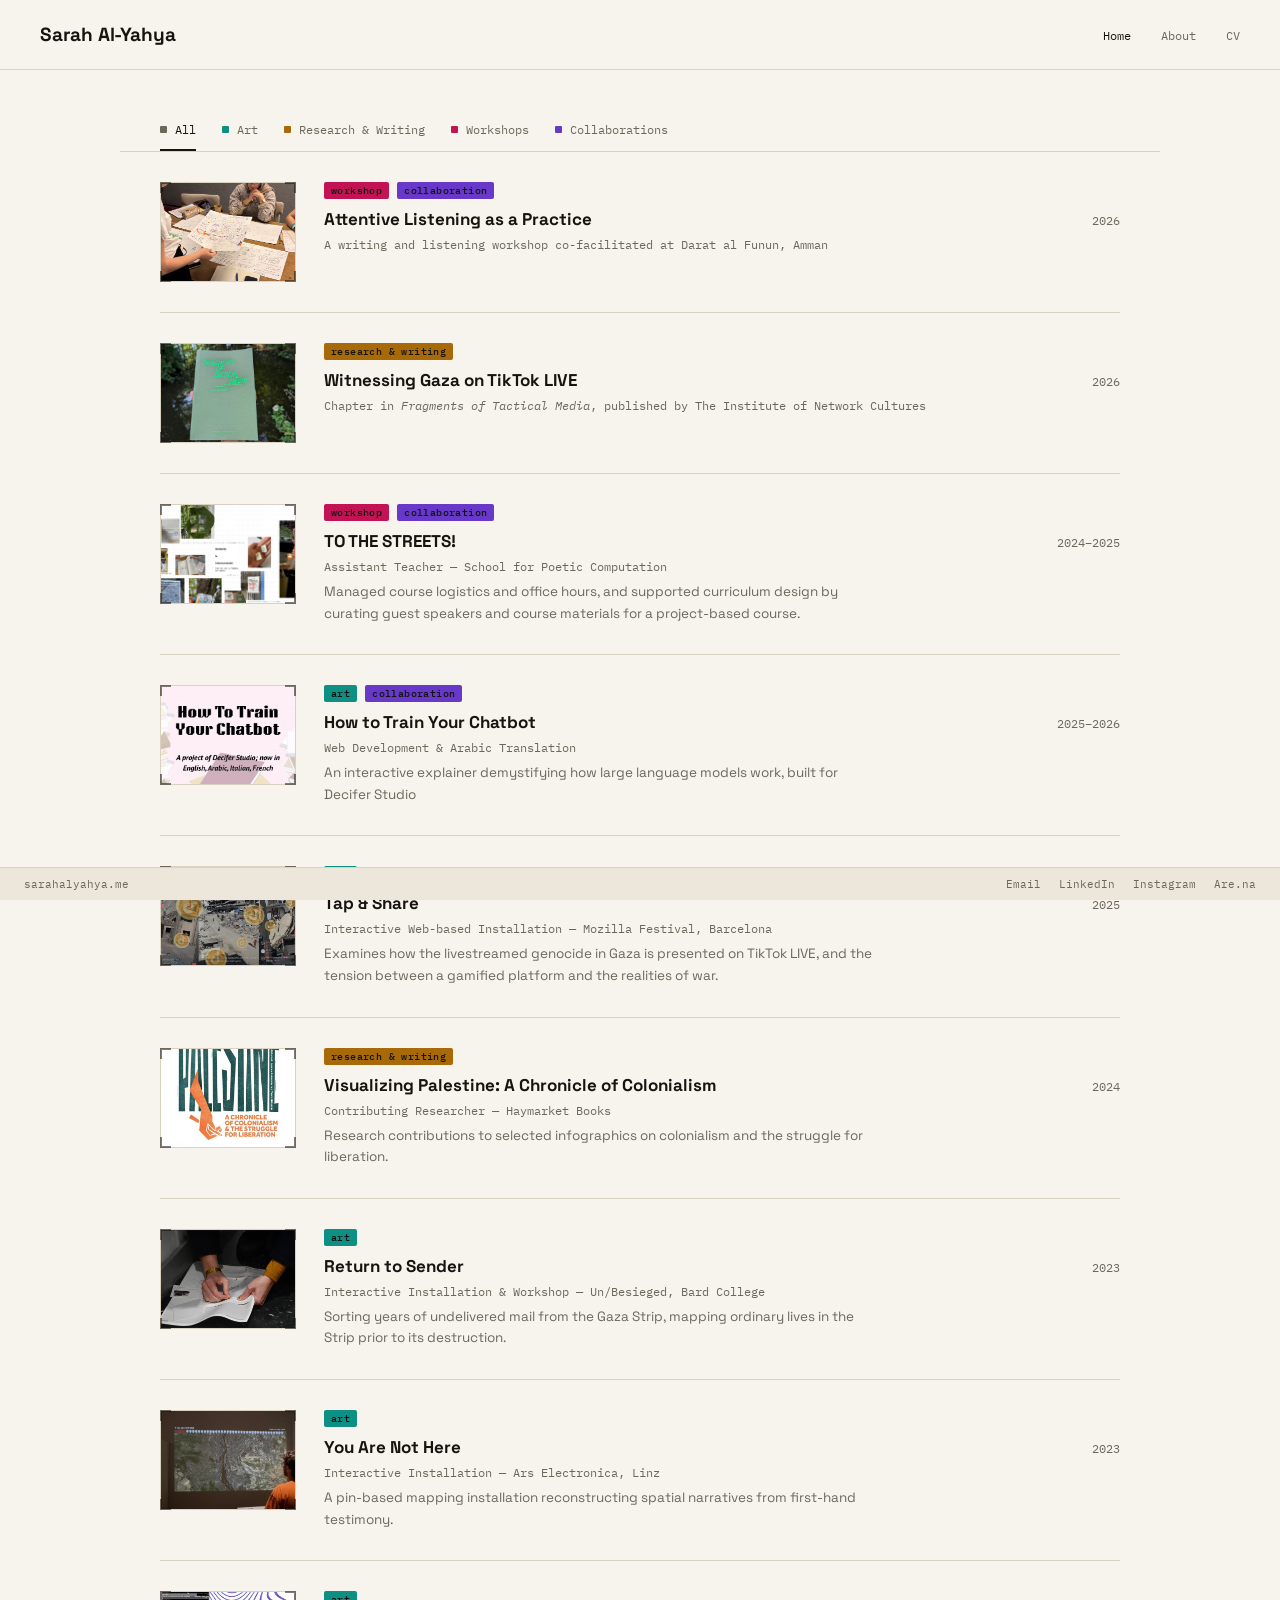
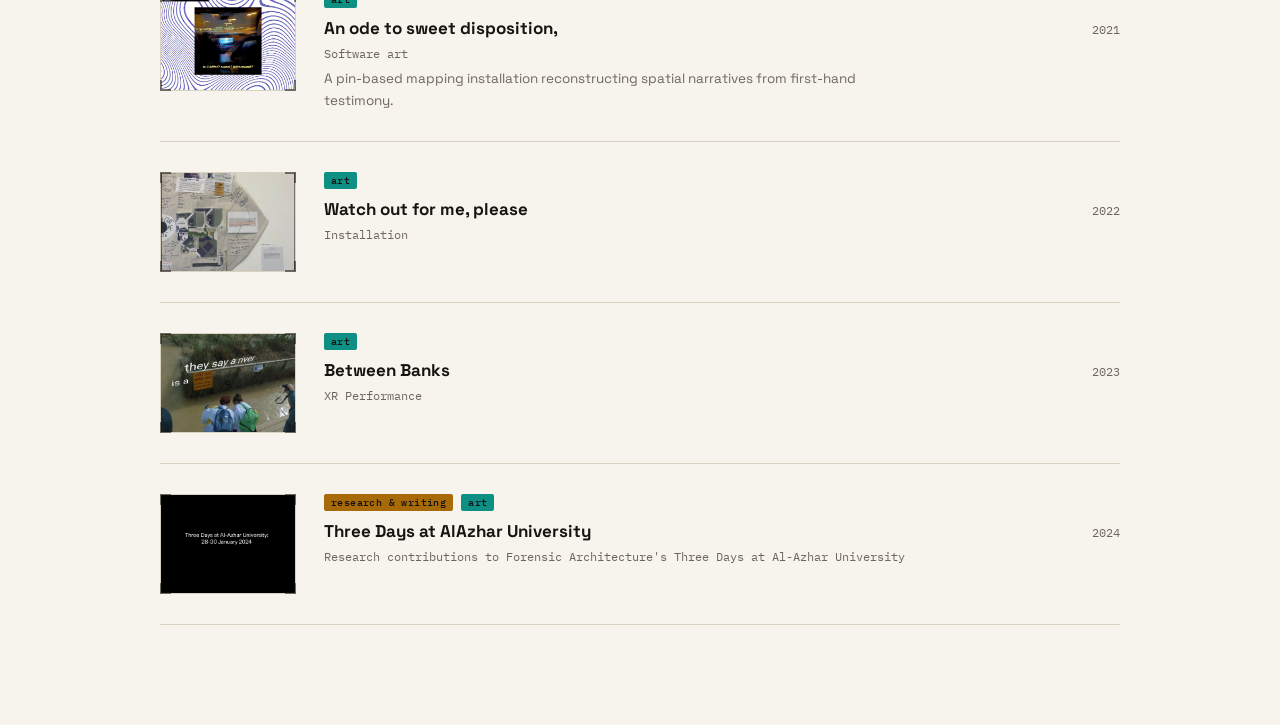
==== index.html @ a3c3b47b "slowly updatinggggg" ====
<!DOCTYPE html>
<html lang="en">
<head>
<meta charset="UTF-8">
<meta name="viewport" content="width=device-width, initial-scale=1.0">
<title>Sarah Al-Yahya</title>
<link rel="preconnect" href="https://fonts.googleapis.com">
<link href="https://fonts.googleapis.com/css2?family=Space+Grotesk:wght@400;500;700&family=IBM+Plex+Mono:wght@400;500&display=swap" rel="stylesheet">
<link rel="stylesheet" href="css/style.css">
</head>
<body>

<!-- <div class="kicker">Research &amp; Practice Archive — Amman, Jordan</div> -->

<header>
  <div class="wordmark">Sarah Al-Yahya</div>
  <nav>
    <a href="index.html" class="active">Home</a>
    <a href="about.html">About</a>
    <a href="cv.html">CV</a>
  </nav>
</header>

<!-- <div class="hero">
  <h1>Researcher and creative technologist working across <span class="hl">art, writing, and pedagogy</span> — centered on digital culture in Palestine and the SWANA region.</h1>
  
</div> -->

<div class="filters">
  <button class="active" data-filter="all"><span class="dotkey"></span>All</button>
  <button data-filter="art"><span class="dotkey"></span>Art</button>
  <button data-filter="research-writing"><span class="dotkey"></span>Research & Writing</button>
  <button data-filter="workshops"><span class="dotkey"></span>Workshops</button>
  <button data-filter="collaborations"><span class="dotkey"></span>Collaborations</button>

</div>

<ul class="index-list" id="indexList">

  <!-- <li><a class="entry" href="projects/wilding-knowledge.html" data-categories="collaborations" data-primary="collaborations" data-slug="/wilding-knowledge">
    <div class="thumb"><div class="thumb-pending">image on file</div><div class="crop tl"></div><div class="crop tr"></div><div class="crop bl"></div><div class="crop br"></div></div>
    <div class="entry-body">
      <div class="entry-topline"><span class="entry-tag" data-cat="collaborations">collaboration</span></div>
      <div class="entry-head"><h2 class="entry-title">Wilding Knowledge</h2><span class="entry-year">2026</span></div>
      <div class="entry-meta">Festival Track Co-Curation — Mozilla Festival</div>
       <p class="entry-desc">Co-curated a track centering community-developed alternative technologies rooted in local and intergenerational knowledge.</p> 
    </div>
  </a></li> -->

  <li><a class="entry" href="https://daratalfunun.org/?event=attentive-listening-as-a-practice&lang=en" target="_blank" data-categories="workshops  collaborations" data-primary="workshops" data-slug="/attentive-listening">
    <div class="thumb"><img src="assets/attentive-listening-cover.jpg" alt=""><div class="crop tl"></div><div class="crop tr"></div><div class="crop bl"></div><div class="crop br"></div></div>
    <div class="entry-body">
      <div class="entry-topline">
        <span class="entry-tag" data-cat="workshops">workshop</span>
        <!-- <span class="entry-tag" data-cat="research-writing">research & writing</span> -->
        <span class="entry-tag" data-cat="collaborations">collaboration</span>
      </div>
      <div class="entry-head"><h2 class="entry-title">Attentive Listening as a Practice</h2><span class="entry-year">2026</span></div>
      <div class="entry-meta">A writing and listening workshop co-facilitated at Darat al Funun, Amman</div>
      <!-- <p class="entry-desc">A writing workshop exploring listening as method and practice.</p> -->
    </div>
  </a></li>

  <li><a class="entry" href="https://etherport.org/publications/inc/Tactical_Media_Reader/chapters/witnessing-gaza-on-tiktok-live.html" target="_blank" data-categories="research-writing" data-primary="research-writing" data-slug="/witnessing-gaza-on-tiktok-live">
    <div class="thumb"><img src="assets/witnessing-cover.jpeg" alt="" style="object-position: 20% 80%;"><div class="crop tl"></div><div class="crop tr"></div><div class="crop bl"></div><div class="crop br"></div></div>
    <div class="entry-body">
      <div class="entry-topline"><span class="entry-tag" data-cat="research-writing">research & writing</span></div>
      <div class="entry-head"><h2 class="entry-title">Witnessing Gaza on TikTok LIVE</h2><span class="entry-year">2026</span></div>
      <div class="entry-meta">Chapter in <i>Fragments of Tactical Media</i>, published by The Institute of Network Cultures</div>
      <!-- <p class="entry-desc">Written contribution on livestreaming, platform bias, and witnessing under siege.</p> -->
    </div>
  </a></li>

  <!-- <li><a class="entry" href="projects/where-my-street-remains.html" data-categories="collaborations art" data-primary="collaborations" data-slug="/where-my-street-remains">
    <div class="thumb"><div class="thumb-pending">image on file</div><div class="crop tl"></div><div class="crop tr"></div><div class="crop bl"></div><div class="crop br"></div></div>
    <div class="entry-body">
      <div class="entry-topline">
    
        <span class="entry-tag" data-cat="collaborations">collaboration</span>
        <span class="entry-tag" data-cat="art">art</span>
        <span class="entry-tag status-tag">in progress</span>
      </div>
      <div class="entry-head"><h2 class="entry-title">Where My Street Remains</h2><span class="entry-year">2026</span></div>
      <div class="entry-meta">Developer &amp; Co-Creator — Creative Industries Fund NL × CIHA</div>
      <p class="entry-desc">An interactive documentary on community memory in Gaza, supported by the Stimuleringsfonds Creatieve Industrie.</p>
    </div>
  </a></li> -->

  <li><a class="entry" href="https://sfpc.study/sessions/summer-25/to-the-streets" target="_blank" data-categories="workshops collaborations" data-primary="workshops" data-slug="/sfpc-website">
    <div class="thumb"><img src="assets/tts-cover.gif" alt=""><div class="crop tl"></div><div class="crop tr"></div><div class="crop bl"></div><div class="crop br"></div></div>
    <div class="entry-body">
      <div class="entry-topline">
       
        <span class="entry-tag" data-cat="workshops">workshop</span>
        <span class="entry-tag" data-cat="collaborations">collaboration</span>
      </div>
      <div class="entry-head"><h2 class="entry-title">TO THE STREETS!</h2><span class="entry-year">2024–2025</span></div>
      <div class="entry-meta">Assistant Teacher — School for Poetic Computation</div>
      <p class="entry-desc">Managed course logistics and office hours, and supported curriculum design by curating guest speakers and course materials for a project-based course.</p>
    </div>
  </a></li>

  <li><a class="entry" href="https://howtotrainyourchatbot.com/" target="_blank" data-categories="art collaborations" data-primary="art" data-slug="/how-to-train-your-chatbot">
    <div class="thumb"><img src="assets/howtotrain-cover.gif" style="object-position:top;" alt=""><div class="crop tl"></div><div class="crop tr"></div><div class="crop bl"></div><div class="crop br"></div></div>
    <div class="entry-body">
      <div class="entry-topline">
      
        <span class="entry-tag" data-cat="art">art</span>
        <span class="entry-tag" data-cat="collaborations">collaboration</span>
      </div>
      <div class="entry-head"><h2 class="entry-title">How to Train Your Chatbot</h2><span class="entry-year">2025–2026</span></div>
      <div class="entry-meta">Web Development &amp; Arabic Translation</div>
      <p class="entry-desc">An interactive explainer demystifying how large language models work, built for Decifer Studio</p>
    </div>
  </a></li>

  <!-- <li><a class="entry" href="projects/web-design-foundations.html" data-categories="workshops" data-primary="workshops" data-slug="/web-design-foundations">
    <div class="thumb"><div class="thumb-pending">image on file</div><div class="crop tl"></div><div class="crop tr"></div><div class="crop bl"></div><div class="crop br"></div></div>
    <div class="entry-body">
      <div class="entry-topline"><span class="entry-tag" data-cat="workshops">workshop</span></div>
      <div class="entry-head"><h2 class="entry-title">Web Design Foundations</h2><span class="entry-year">2025–2026</span></div>
      <div class="entry-meta">Course Design &amp; Instruction — German Jordanian University</div>
      <p class="entry-desc">A foundational curriculum in HTML, CSS, responsive design, and accessibility for students with no prior coding background.</p>
    </div>
  </a></li> -->

  <li><a class="entry" href="projects/tap-and-share.html" data-categories="art" data-primary="art" data-slug="/tap-and-share">
    <div class="thumb"><img src="assets/tapnshare-cover.png" alt="Tap and Share installation tent with monitors and neon lighting"><div class="crop tl"></div><div class="crop tr"></div><div class="crop bl"></div><div class="crop br"></div></div>
    <div class="entry-body">
      <div class="entry-topline"><span class="entry-tag" data-cat="art">art</span></div>
      <div class="entry-head"><h2 class="entry-title">Tap &amp; Share</h2><span class="entry-year">2025</span></div>
      <div class="entry-meta">Interactive Web-based Installation — Mozilla Festival, Barcelona</div>
      <p class="entry-desc">Examines how the livestreamed genocide in Gaza is presented on TikTok LIVE, and the tension between a gamified platform and the realities of war.</p>
    </div>
  </a></li>

  <li><a class="entry" href="projects/visualizing-palestine.html" data-categories="research-writing" data-primary="research-writing" data-slug="/visualizing-palestine">
    <div class="thumb"><img src="assets/vp-cover.jpg" alt="" style="object-position: 20% 90%;"><div class="crop tl"></div><div class="crop tr"></div><div class="crop bl"></div><div class="crop br"></div></div>
    <div class="entry-body">
      <div class="entry-topline"><span class="entry-tag" data-cat="research-writing">research & writing</span></div>
      <div class="entry-head"><h2 class="entry-title">Visualizing Palestine: A Chronicle of Colonialism</h2><span class="entry-year">2024</span></div>
      <div class="entry-meta">Contributing Researcher — Haymarket Books</div>
      <p class="entry-desc">Research contributions to selected infographics on colonialism and the struggle for liberation.</p>
    </div>
  </a></li>

  <li><a class="entry" href="projects/return-to-sender.html" data-categories="art" data-primary="art" data-slug="/return-to-sender">
    <div class="thumb"><img src="assets/returntosender-cover.png"><div class="crop tl"></div><div class="crop tr"></div><div class="crop bl"></div><div class="crop br"></div></div>
    <div class="entry-body">
      <div class="entry-topline"><span class="entry-tag" data-cat="art">art</span></div>
      <div class="entry-head"><h2 class="entry-title">Return to Sender</h2><span class="entry-year">2023</span></div>
      <div class="entry-meta">Interactive Installation &amp; Workshop — Un/Besieged, Bard College</div>
      <p class="entry-desc">Sorting years of undelivered mail from the Gaza Strip, mapping ordinary lives in the Strip prior to its destruction.</p>
    </div>
  </a></li>

  <li><a class="entry" href="projects/you-are-not-here.html" data-categories="art" data-primary="art" data-slug="/you-are-not-here">
    <div class="thumb"><img src="assets/yanh-cover.jpg" ><div class="crop tl"></div><div class="crop tr"></div><div class="crop bl"></div><div class="crop br"></div></div>
    <div class="entry-body">
      <div class="entry-topline"><span class="entry-tag" data-cat="art">art</span></div>
      <div class="entry-head"><h2 class="entry-title">You Are Not Here</h2><span class="entry-year">2023</span></div>
      <div class="entry-meta">Interactive Installation — Ars Electronica, Linz</div>
      <p class="entry-desc">A pin-based mapping installation reconstructing spatial narratives from first-hand testimony.</p>
    </div>
  </a></li>

   <li><a class="entry" href="projects/an-ode-to-sweet-disposition.html" data-categories="art" data-primary="art" data-slug="/an-ode-to-sweet-disposition">
    <div class="thumb"><img src="assets/anode-cover.jpg" ><div class="crop tl"></div><div class="crop tr"></div><div class="crop bl"></div><div class="crop br"></div></div>
    <div class="entry-body">
      <div class="entry-topline"><span class="entry-tag" data-cat="art">art</span></div>
      <div class="entry-head"><h2 class="entry-title">An ode to sweet disposition,</h2><span class="entry-year">2021</span></div>
      <div class="entry-meta">Software art</div>
      <p class="entry-desc">A pin-based mapping installation reconstructing spatial narratives from first-hand testimony.</p>
    </div>
  </a></li>

   <li><a class="entry" href="projects/watch-out-for-me.html" data-categories="art" data-primary="art" data-slug="/watch-out-for-me">
    <div class="thumb"><img src="assets/watchoutforme-cover.png" ><div class="crop tl"></div><div class="crop tr"></div><div class="crop bl"></div><div class="crop br"></div></div>
    <div class="entry-body">
      <div class="entry-topline"><span class="entry-tag" data-cat="art">art</span></div>
      <div class="entry-head"><h2 class="entry-title">Watch out for me, please</h2><span class="entry-year">2022</span></div>
      <div class="entry-meta">Installation</div>
    </div>
  </a></li>

  <li><a class="entry" href="projects/between-banks.html" data-categories="art" data-primary="art" data-slug="/between-banks">
    <div class="thumb"><img src="assets/betweenbanks-cover.PNG" ><div class="crop tl"></div><div class="crop tr"></div><div class="crop bl"></div><div class="crop br"></div></div>
    <div class="entry-body">
      <div class="entry-topline"><span class="entry-tag" data-cat="art">art</span></div>
      <div class="entry-head"><h2 class="entry-title">Between Banks</h2><span class="entry-year">2023</span></div>
      <div class="entry-meta">XR Performance</div>
    </div>
  </a></li>

  <!-- <li><a class="entry" href="projects/three-days.html" data-categories="research-writing art" data-primary="research-writing" data-slug="/three-days-at-alAzhar-university">
    <div class="thumb"><img src="assets/threedays-cover.png" ><div class="crop tl"></div><div class="crop tr"></div><div class="crop bl"></div><div class="crop br"></div></div>
    <div class="entry-body">
      <div class="entry-topline"><span class="entry-tag" data-cat="research-writing">research & writing</span><span class="entry-tag" data-cat="art">art</span></div>
      <div class="entry-head"><h2 class="entry-title">Three Days at AlAzhar University</h2><span class="entry-year">2024</span></div>
<div class="entry-meta">Research contributions to Forensic Architecture's <a href="https://forensic-architecture.org/investigation/three-days-at-al-azhar-university">Three Days at Al-Azhar University</a></div>    
</li> -->
<li class="entry" data-categories="research-writing art" data-primary="research-writing" data-slug="/home">
    <div class="thumb"><img src="assets/threedays-cover.png"><div class="crop tl"></div><div class="crop tr"></div><div class="crop bl"></div><div class="crop br"></div></div>
    <div class="entry-body">
        <div class="entry-topline"><span class="entry-tag" data-cat="research-writing">research & writing</span><span class="entry-tag" data-cat="art">art</span></div>
        <div class="entry-head">
            <h2 class="entry-title"><a href="https://forensic-architecture.org/investigation/three-days-at-al-azhar-university" target="_blank">Three Days at AlAzhar University</a></h2>
            <span class="entry-year">2024</span>
        </div>
        <div class="entry-meta">Research contributions to Forensic Architecture's Three Days at Al-Azhar University</div>
    </div>
</li>

</ul>

<div class="status-bar">
  <div class="path">sarahalyahya.me<span id="slugText"></span></div>
  <div class="status-links">
    <a href="mailto:sarahalyahya18@gmail.com">Email</a>
    <a href="https://www.linkedin.com/in/sarah-al-yahya/" target="_blank" rel="noopener">LinkedIn</a>
    <a href="https://www.instagram.com/sarah_alyahya/" target="_blank" rel="noopener">Instagram</a>
    <a href="https://www.are.na/twtwtwtwt" target="_blank" rel="noopener">Are.na</a>
  </div>
</div>

<script src="js/main.js"></script>
</body>
</html>
---- css/style.css ----
:root {
  /* dark is the default theme — this is the site's real identity */
  --void: #131210;
  --panel: #1c1a17;
  --panel-2: #221f1b;
  --ink: #eeece5;
  --ink-dim: #948f86;
  --line: #2e2b26;
  --cyan: #2de2d6;
  --amber: #ffb33e;
  --magenta: #ff3e7f;
  --violet: #9b6bff;

  /* theme-invariant: pill text stays dark regardless of mode,
     since pill backgrounds are always a bright accent color */
  --pill-ink: #131210;

  --sans: 'Space Grotesk', sans-serif;
  --mono: 'IBM Plex Mono', monospace;
}

/* light mode — only kicks in if the visitor's system is already
   set to light. Same four hues, shifted darker so they still
   read as text/borders against a pale background. */
@media (prefers-color-scheme: light) {
  :root {
    --void: #f7f4ee;
    --panel: #ece7da;
    --panel-2: #e2dccb;
    --ink: #171310;
    --ink-dim: #6d675b;
    --line: #d9d2c1;
    --cyan: #0e8f84;
    --amber: #a86a08;
    --magenta: #c21455;
    --violet: #6839c9;
  }
}

* { box-sizing: border-box; }

body {
  margin: 0;
  background: var(--void);
  color: var(--ink);
  font-family: var(--sans);
}

a { color: inherit; text-decoration: none; }

/* ---------- kicker + header (every page) ---------- */
.kicker {
  font-family: var(--mono);
  font-size: 10.5px;
  letter-spacing: 0.12em;
  text-transform: uppercase;
  color: var(--ink-dim);
  padding: 12px 40px;
  border-bottom: 1px solid var(--line);
}

header {
  display: flex;
  justify-content: space-between;
  align-items: center;
  padding: 22px 40px;
  border-bottom: 1px solid var(--line);
}

.wordmark { font-size: 19px; font-weight: 700; letter-spacing: -0.01em; }

nav a {
  font-family: var(--mono);
  font-size: 12px;
  margin-left: 26px;
  color: var(--ink-dim);
  transition: color 0.15s ease;
}
nav a.active { color: var(--ink); }
nav a:hover, nav a:focus-visible { color: var(--cyan); }

/* ---------- hero (index page) ---------- */
.hero {
  max-width: 720px;
  margin: 60px auto 8px;
  padding: 0 40px;
}

.hero h1 {
  font-size: clamp(23px, 3vw, 30px);
  font-weight: 500;
  line-height: 1.55;
  margin: 0 0 18px;
}

.hl {
  background: linear-gradient(transparent 62%, rgba(45,226,214,0.4) 62%);
  padding: 0 1px;
}

.hero p.sub {
  font-family: var(--mono);
  font-size: 12.5px;
  color: var(--ink-dim);
  line-height: 1.7;
  max-width: 520px;
}

/* ---------- filters (index page) ---------- */
.filters {
  max-width: 1040px;
  margin: 52px auto 0;
  padding: 0 40px;
  display: flex;
  align-items: center;
  gap: 26px;
  flex-wrap: wrap;
  border-bottom: 1px solid var(--line);
}

.filters button {
  background: none;
  border: none;
  border-bottom: 2px solid transparent;
  cursor: pointer;
  font-family: var(--mono);
  font-size: 12px;
  color: var(--ink-dim);
  display: flex;
  align-items: center;
  gap: 8px;
  padding: 0 0 12px;
}

.dotkey { width: 7px; height: 7px; border-radius: 1px; background: var(--ink-dim); flex: none; }
.filters button[data-filter="art"] .dotkey { background: var(--cyan); }
.filters button[data-filter="research-writing"] .dotkey { background: var(--amber); }
.filters button[data-filter="workshops"] .dotkey { background: var(--magenta); }
.filters button[data-filter="collaborations"] .dotkey { background: var(--violet); }

.filters button:hover { color: var(--ink); }
.filters button.active { color: var(--ink); }
.filters button[data-filter="art"].active { color: var(--cyan); border-bottom-color: var(--cyan); }
.filters button[data-filter="research-writing"].active { color: var(--amber); border-bottom-color: var(--amber); }
.filters button[data-filter="workshops"].active { color: var(--magenta); border-bottom-color: var(--magenta); }
.filters button[data-filter="collaborations"].active { color: var(--violet); border-bottom-color: var(--violet); }
.filters button[data-filter="all"].active { border-bottom-color: var(--ink); }

.count {
  margin-left: auto;
  font-family: var(--mono);
  font-size: 11px;
  color: var(--ink-dim);
  padding-bottom: 12px;
}

/* ---------- index list ---------- */
.index-list {
  list-style: none;
  max-width: 1040px;
  margin: 0 auto;
  padding: 0 40px 100px;
}

.entry {
  display: flex;
  gap: 28px;
  padding: 30px 0;
  border-bottom: 1px solid var(--line);
  outline: none;
  cursor: pointer;
}
.entry.hidden { display: none; }

/* primary category sets the one accent color used for crop-marks,
   title hover, and links. Tag pills below are independent and
   can show more than one category at once. */
.entry[data-primary="art"], .hero-frame[data-primary="art"] { --c: var(--cyan); }
.entry[data-primary="research-writing"], .hero-frame[data-primary="research-writing"] { --c: var(--amber); }
.entry[data-primary="workshops"], .hero-frame[data-primary="workshops"] { --c: var(--magenta); }
.entry[data-primary="collaborations"], .hero-frame[data-primary="collaborations"] { --c: var(--violet); }

.thumb {
  flex: none;
  width: 136px;
  height: 100px;
  position: relative;
  background: var(--panel);
  border: 1px solid var(--line);
}
.thumb img { width: 100%; height: 100%; object-fit: cover; display: block; }

.thumb-pending {
  width: 100%; height: 100%;
  display: flex; align-items: center; justify-content: center;
  background: var(--panel-2);
  font-family: var(--mono);
  font-size: 9px;
  letter-spacing: 0.08em;
  text-transform: uppercase;
  color: var(--ink-dim);
  text-align: center;
  padding: 0 10px;
}

.crop { position: absolute; width: 11px; height: 11px; opacity: 0.55; border-color: var(--c); transition: opacity 0.15s ease; }
.crop.tl { top: -1px; left: -1px; border-top: 2px solid; border-left: 2px solid; }
.crop.tr { top: -1px; right: -1px; border-top: 2px solid; border-right: 2px solid; }
.crop.bl { bottom: -1px; left: -1px; border-bottom: 2px solid; border-left: 2px solid; }
.crop.br { bottom: -1px; right: -1px; border-bottom: 2px solid; border-right: 2px solid; }
.entry:hover .crop, .entry:focus-visible .crop,
.hero-frame:hover .crop { opacity: 1; }

.entry-body { flex: 1; min-width: 0; }

.entry-topline {
  display: flex;
  align-items: center;
  gap: 8px;
  flex-wrap: wrap;
  margin-bottom: 9px;
}

.catno {
  font-family: var(--mono);
  font-size: 10.5px;
  letter-spacing: 0.06em;
  color: var(--ink-dim);
  margin-right: 4px;
}

.entry-tag {
  font-family: var(--mono);
  font-size: 10px;
  letter-spacing: 0.04em;
  padding: 2px 7px;
  border-radius: 2px;
  color: var(--pill-ink);
  font-weight: 500;
}
.entry-tag[data-cat="art"] { background: var(--cyan); }
.entry-tag[data-cat="research-writing"] { background: var(--amber); }
.entry-tag[data-cat="workshops"] { background: var(--magenta); }
.entry-tag[data-cat="collaborations"] { background: var(--violet); }

/* status flag — separate from category pills on purpose:
   outlined not filled, neutral not accent-colored, so it
   never looks like a fifth type in the four-color system */
.status-tag {
  background: none;
  border: 1px dashed var(--ink-dim);
  color: var(--ink-dim);
}

.entry-head {
  display: flex;
  justify-content: space-between;
  align-items: baseline;
  gap: 12px;
  flex-wrap: wrap;
}

.entry-title {
  font-size: 17px;
  font-weight: 700;
  margin: 0;
  color: var(--ink);
  transition: color 0.15s ease;
}
.entry:hover .entry-title { color: var(--c); }

.entry-year { font-family: var(--mono); font-size: 11.5px; color: var(--ink-dim); white-space: nowrap; }

.entry-meta {
  font-family: var(--mono);
  font-size: 11.5px;
  color: var(--ink-dim);
  margin: 7px 0 7px;
}

.entry-desc {
  font-size: 13.5px;
  color: var(--ink-dim);
  line-height: 1.6;
  margin: 0;
  max-width: 560px;
}

.entry-link {
  display: inline-block;
  margin-top: 10px;
  font-family: var(--mono);
  font-size: 11px;
  color: var(--c);
  border-bottom: 1px solid currentColor;
  opacity: 0.85;
}
.entry-link:hover { opacity: 1; }

/* ---------- status bar (index page) ---------- */
.status-bar {
  position: fixed;
  left: 0; right: 0; bottom: 0;
  padding: 9px 24px;
  background: var(--panel);
  border-top: 1px solid var(--line);
  font-family: var(--mono);
  font-size: 11px;
  color: var(--ink-dim);
  display: flex;
  justify-content: space-between;
}
.status-bar .path span { color: var(--cyan); margin-left: 4px; }

.status-links { display: flex; gap: 18px; }
.status-links a { color: var(--ink-dim); }
.status-links a:hover { color: var(--cyan); }

/* ---------- project detail page ---------- */
.back-link {
  display: inline-flex;
  align-items: center;
  gap: 6px;
  font-family: var(--mono);
  font-size: 12px;
  color: var(--ink-dim);
  margin: 32px 40px 0;
}
.back-link:hover { color: var(--cyan); }

.detail {
  max-width: 720px;
  margin: 28px auto 0;
  padding: 0 40px;
}

.detail .entry-topline { margin-bottom: 16px; }

.detail h1.title {
  font-size: clamp(26px, 4vw, 36px);
  font-weight: 700;
  line-height: 1.25;
  margin: 0 0 12px;
}

.detail .meta-line {
  font-family: var(--mono);
  font-size: 12.5px;
  color: var(--ink-dim);
  margin-bottom: 36px;
}
.detail .meta-line .year::before { content: "— "; }

.hero-frame {
  position: relative;
  margin: 0 auto 36px;
  max-width: 1040px;
  padding: 0 40px;
}
.hero-frame .frame-inner { position: relative; border: 1px solid var(--line); background: var(--panel); }
.hero-frame img { width: 100%; display: block; }
.hero-frame .crop { width: 16px; height: 16px; opacity: 0.85; }

.body-text {
  font-size: 15px;
  line-height: 1.75;
  color: var(--ink);
  max-width: 620px;
}
.body-text p { margin: 0 0 18px; }

.exhibitions {
  margin-top: 40px;
  padding-top: 24px;
  border-top: 1px solid var(--line);
}
.exhibitions h2 {
  font-family: var(--mono);
  font-size: 11px;
  text-transform: uppercase;
  letter-spacing: 0.1em;
  color: var(--ink-dim);
  margin: 0 0 14px;
  font-weight: 500;
}
.exhibitions ul { list-style: none; padding: 0; margin: 0; font-size: 13.5px; }
.exhibitions li { padding: 9px 0; border-bottom: 1px dashed var(--line); }
.exhibitions li:last-child { border-bottom: none; }
.exhibitions li .venue { color: var(--ink-dim); font-family: var(--mono); font-size: 11.5px; }

.pager {
  display: flex;
  justify-content: space-between;
  gap: 20px;
  margin: 64px auto 100px;
  max-width: 1040px;
  padding: 24px 40px 0;
  border-top: 1px solid var(--line);
  font-family: var(--mono);
  font-size: 12.5px;
}
.pager a { color: var(--ink-dim); max-width: 45%; }
.pager a:hover { color: var(--ink); }
.pager .next { text-align: right; }
.pager .dir {
  display: block;
  font-size: 10px;
  color: var(--ink-dim);
  margin-bottom: 4px;
  letter-spacing: 0.08em;
  text-transform: uppercase;
}

@media (max-width: 640px) {
  header, .hero, .filters, .index-list, .detail, .hero-frame, .pager, .back-link, .cv-wrap { padding-left: 20px; padding-right: 20px; }
  .entry { flex-direction: column; }
  .thumb { width: 100%; height: 170px; }
  .count { margin-left: 0; width: 100%; }
  .status-bar { justify-content: center; padding: 10px 16px; }
  .status-bar .path { display: none; }
  .status-links { gap: 14px; font-size: 10.5px; }
  .pager { flex-direction: column; gap: 16px; }
  .pager a { max-width: 100%; }
  .cv-row { flex-direction: column; gap: 4px; }
  .cv-when { width: auto; }
}

/* ---------- CV page ---------- */
.cv-wrap {
  max-width: 760px;
  margin: 56px auto 100px;
  padding: 0 40px;
}

.cv-head {
  display: flex;
  justify-content: space-between;
  align-items: baseline;
  flex-wrap: wrap;
  gap: 12px;
  margin-bottom: 44px;
}
.cv-head h1 { font-size: 26px; font-weight: 700; margin: 0; }
.cv-download {
  font-family: var(--mono);
  font-size: 12px;
  color: var(--ink-dim);
  border-bottom: 1px solid currentColor;
}
.cv-download:hover { color: var(--cyan); }

.cv-section { margin-bottom: 48px; }
.cv-section h2 {
  font-family: var(--mono);
  font-size: 11px;
  text-transform: uppercase;
  letter-spacing: 0.1em;
  color: var(--ink-dim);
  font-weight: 500;
  margin: 0 0 6px;
  padding-bottom: 10px;
  border-bottom: 1px solid var(--line);
}

.cv-row {
  display: flex;
  gap: 24px;
  padding: 14px 0;
  border-bottom: 1px dashed var(--line);
}
.cv-row:last-child { border-bottom: none; }

.cv-when {
  flex: none;
  width: 108px;
  font-family: var(--mono);
  font-size: 11.5px;
  color: var(--ink-dim);
  padding-top: 2px;
}

.cv-what { flex: 1; }
.cv-title { font-size: 14.5px; font-weight: 700; margin-bottom: 3px; }
.cv-org { font-family: var(--mono); font-size: 12px; color: var(--ink-dim); }
.cv-view {
  display: inline-block;
  margin-left: 10px;
  font-family: var(--mono);
  font-size: 11px;
  color: var(--cyan);
  border-bottom: 1px solid currentColor;
}

.cv-skills { display: flex; flex-direction: column; gap: 14px; font-size: 13.5px; line-height: 1.6; padding-top: 8px; }
.cv-skill-label {
  font-family: var(--mono);
  font-size: 11px;
  color: var(--ink-dim);
  text-transform: uppercase;
  letter-spacing: 0.06em;
  display: block;
  margin-bottom: 2px;
}
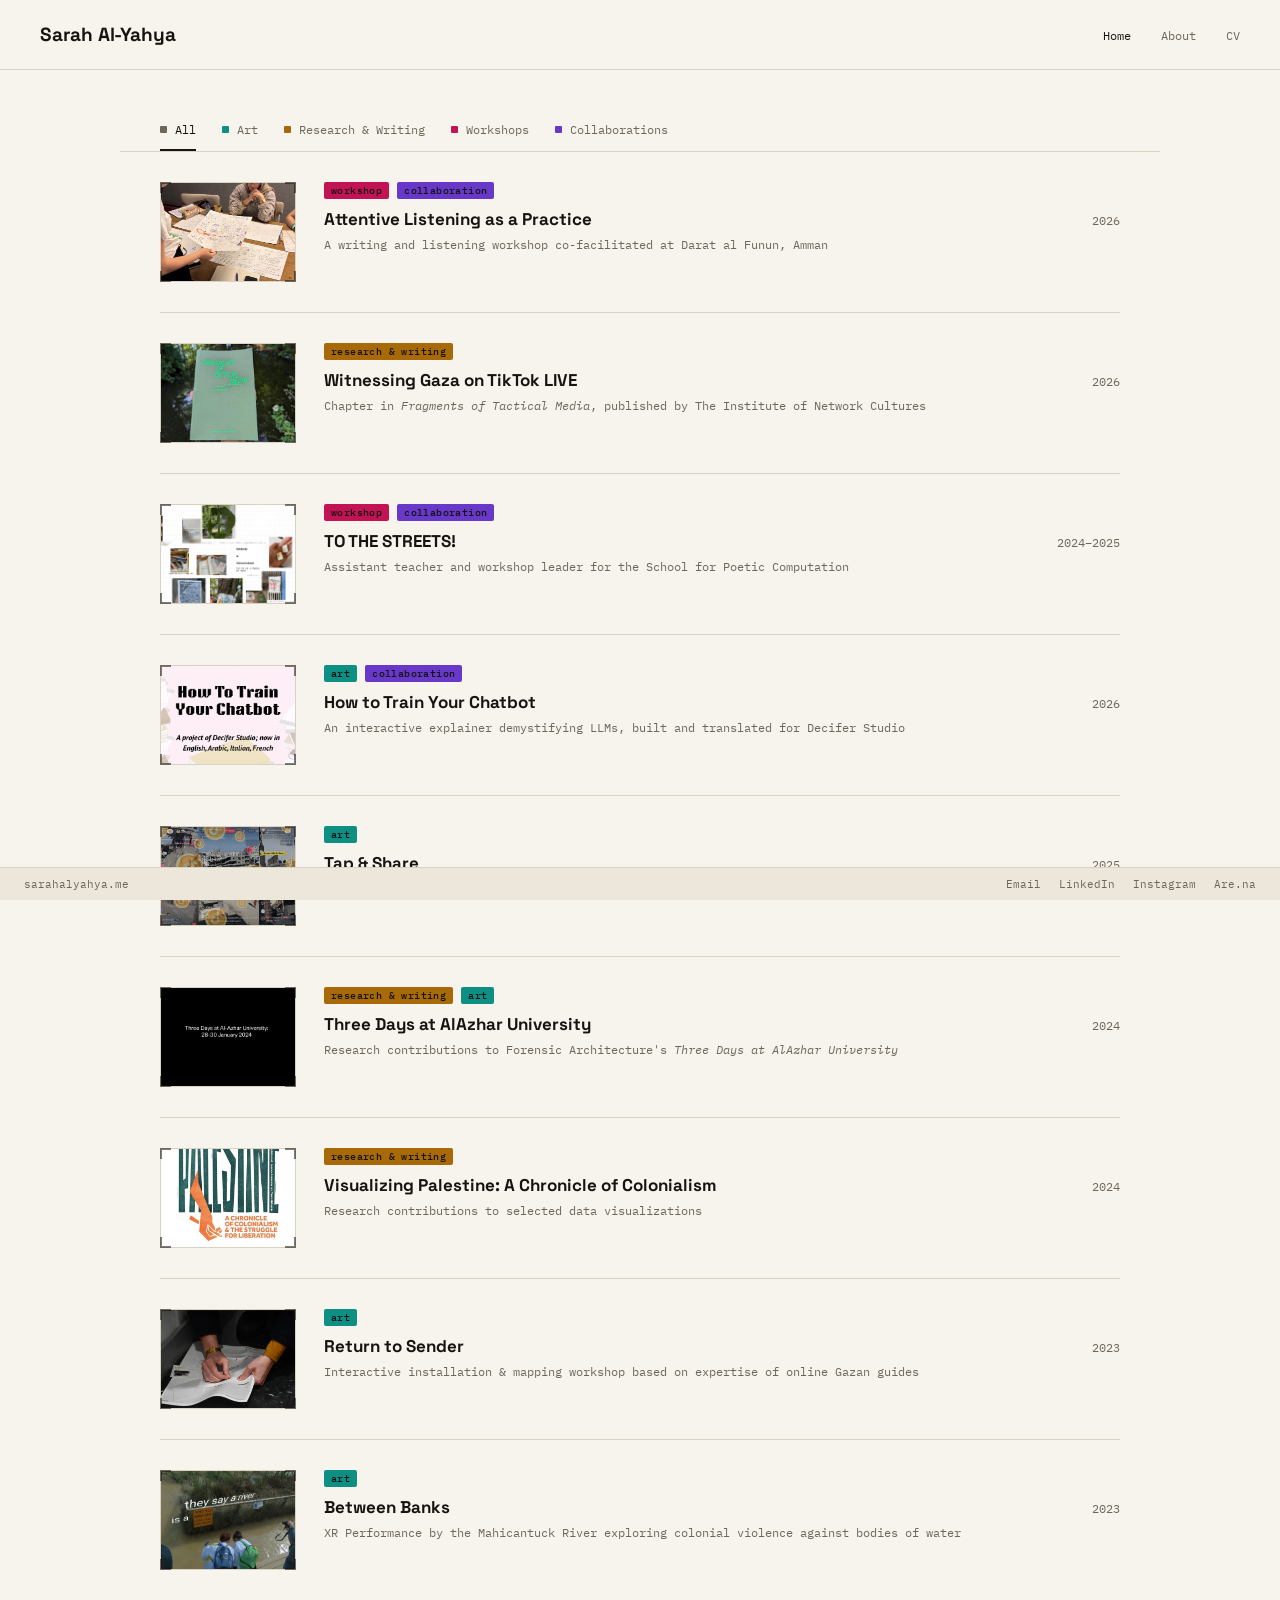
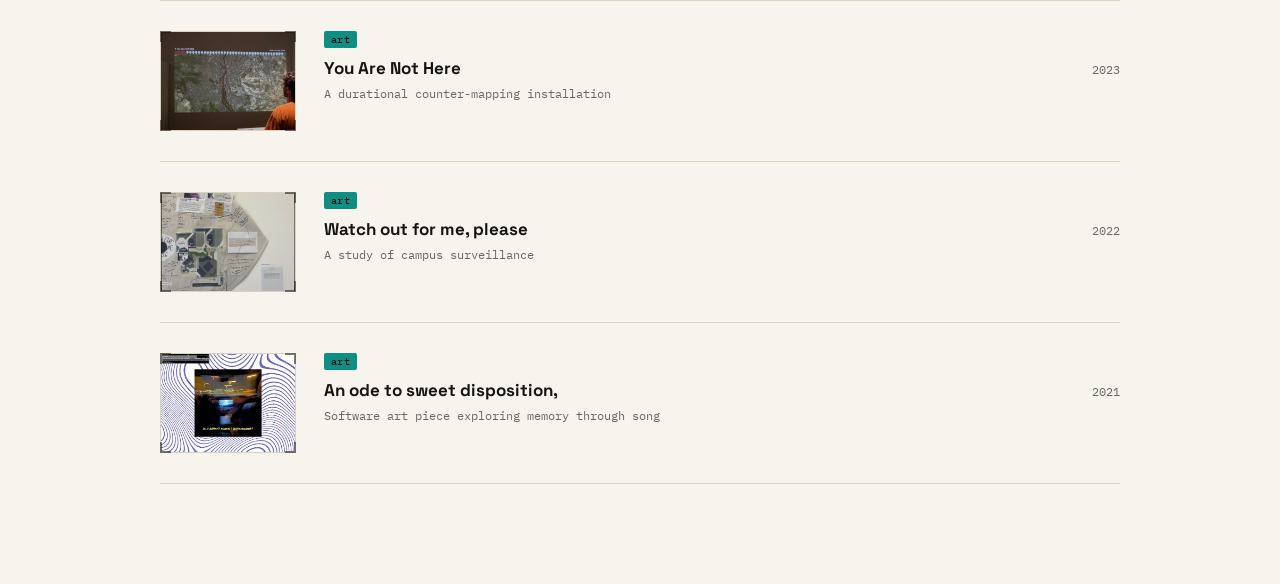
==== commit d7721537: "summaries and order" ====
--- a/index.html
+++ b/index.html
@@ -95,8 +95,8 @@
         <span class="entry-tag" data-cat="collaborations">collaboration</span>
       </div>
       <div class="entry-head"><h2 class="entry-title">TO THE STREETS!</h2><span class="entry-year">2024–2025</span></div>
-      <div class="entry-meta">Assistant Teacher — School for Poetic Computation</div>
-      <p class="entry-desc">Managed course logistics and office hours, and supported curriculum design by curating guest speakers and course materials for a project-based course.</p>
+      <div class="entry-meta">Assistant teacher and workshop leader for the School for Poetic Computation</div>
+      <!-- <p class="entry-desc">Managed course logistics and office hours, and supported curriculum design by curating guest speakers and course materials for a project-based course.</p> -->
     </div>
   </a></li>
 
@@ -108,9 +108,9 @@
         <span class="entry-tag" data-cat="art">art</span>
         <span class="entry-tag" data-cat="collaborations">collaboration</span>
       </div>
-      <div class="entry-head"><h2 class="entry-title">How to Train Your Chatbot</h2><span class="entry-year">2025–2026</span></div>
-      <div class="entry-meta">Web Development &amp; Arabic Translation</div>
-      <p class="entry-desc">An interactive explainer demystifying how large language models work, built for Decifer Studio</p>
+      <div class="entry-head"><h2 class="entry-title">How to Train Your Chatbot</h2><span class="entry-year">2026</span></div>
+      <div class="entry-meta">An interactive explainer demystifying LLMs, built and translated for Decifer Studio </div>
+      <!-- <p class="entry-desc">An interactive explainer demystifying how large language models work, built for Decifer Studio</p> -->
     </div>
   </a></li>
 
@@ -129,77 +129,12 @@
     <div class="entry-body">
       <div class="entry-topline"><span class="entry-tag" data-cat="art">art</span></div>
       <div class="entry-head"><h2 class="entry-title">Tap &amp; Share</h2><span class="entry-year">2025</span></div>
-      <div class="entry-meta">Interactive Web-based Installation — Mozilla Festival, Barcelona</div>
-      <p class="entry-desc">Examines how the livestreamed genocide in Gaza is presented on TikTok LIVE, and the tension between a gamified platform and the realities of war.</p>
-    </div>
-  </a></li>
-
-  <li><a class="entry" href="projects/visualizing-palestine.html" data-categories="research-writing" data-primary="research-writing" data-slug="/visualizing-palestine">
-    <div class="thumb"><img src="assets/vp-cover.jpg" alt="" style="object-position: 20% 90%;"><div class="crop tl"></div><div class="crop tr"></div><div class="crop bl"></div><div class="crop br"></div></div>
-    <div class="entry-body">
-      <div class="entry-topline"><span class="entry-tag" data-cat="research-writing">research & writing</span></div>
-      <div class="entry-head"><h2 class="entry-title">Visualizing Palestine: A Chronicle of Colonialism</h2><span class="entry-year">2024</span></div>
-      <div class="entry-meta">Contributing Researcher — Haymarket Books</div>
-      <p class="entry-desc">Research contributions to selected infographics on colonialism and the struggle for liberation.</p>
-    </div>
-  </a></li>
-
-  <li><a class="entry" href="projects/return-to-sender.html" data-categories="art" data-primary="art" data-slug="/return-to-sender">
-    <div class="thumb"><img src="assets/returntosender-cover.png"><div class="crop tl"></div><div class="crop tr"></div><div class="crop bl"></div><div class="crop br"></div></div>
-    <div class="entry-body">
-      <div class="entry-topline"><span class="entry-tag" data-cat="art">art</span></div>
-      <div class="entry-head"><h2 class="entry-title">Return to Sender</h2><span class="entry-year">2023</span></div>
-      <div class="entry-meta">Interactive Installation &amp; Workshop — Un/Besieged, Bard College</div>
-      <p class="entry-desc">Sorting years of undelivered mail from the Gaza Strip, mapping ordinary lives in the Strip prior to its destruction.</p>
-    </div>
-  </a></li>
-
-  <li><a class="entry" href="projects/you-are-not-here.html" data-categories="art" data-primary="art" data-slug="/you-are-not-here">
-    <div class="thumb"><img src="assets/yanh-cover.jpg" ><div class="crop tl"></div><div class="crop tr"></div><div class="crop bl"></div><div class="crop br"></div></div>
-    <div class="entry-body">
-      <div class="entry-topline"><span class="entry-tag" data-cat="art">art</span></div>
-      <div class="entry-head"><h2 class="entry-title">You Are Not Here</h2><span class="entry-year">2023</span></div>
-      <div class="entry-meta">Interactive Installation — Ars Electronica, Linz</div>
-      <p class="entry-desc">A pin-based mapping installation reconstructing spatial narratives from first-hand testimony.</p>
-    </div>
-  </a></li>
-
-   <li><a class="entry" href="projects/an-ode-to-sweet-disposition.html" data-categories="art" data-primary="art" data-slug="/an-ode-to-sweet-disposition">
-    <div class="thumb"><img src="assets/anode-cover.jpg" ><div class="crop tl"></div><div class="crop tr"></div><div class="crop bl"></div><div class="crop br"></div></div>
-    <div class="entry-body">
-      <div class="entry-topline"><span class="entry-tag" data-cat="art">art</span></div>
-      <div class="entry-head"><h2 class="entry-title">An ode to sweet disposition,</h2><span class="entry-year">2021</span></div>
-      <div class="entry-meta">Software art</div>
-      <p class="entry-desc">A pin-based mapping installation reconstructing spatial narratives from first-hand testimony.</p>
-    </div>
-  </a></li>
-
-   <li><a class="entry" href="projects/watch-out-for-me.html" data-categories="art" data-primary="art" data-slug="/watch-out-for-me">
-    <div class="thumb"><img src="assets/watchoutforme-cover.png" ><div class="crop tl"></div><div class="crop tr"></div><div class="crop bl"></div><div class="crop br"></div></div>
-    <div class="entry-body">
-      <div class="entry-topline"><span class="entry-tag" data-cat="art">art</span></div>
-      <div class="entry-head"><h2 class="entry-title">Watch out for me, please</h2><span class="entry-year">2022</span></div>
-      <div class="entry-meta">Installation</div>
-    </div>
-  </a></li>
-
-  <li><a class="entry" href="projects/between-banks.html" data-categories="art" data-primary="art" data-slug="/between-banks">
-    <div class="thumb"><img src="assets/betweenbanks-cover.PNG" ><div class="crop tl"></div><div class="crop tr"></div><div class="crop bl"></div><div class="crop br"></div></div>
-    <div class="entry-body">
-      <div class="entry-topline"><span class="entry-tag" data-cat="art">art</span></div>
-      <div class="entry-head"><h2 class="entry-title">Between Banks</h2><span class="entry-year">2023</span></div>
-      <div class="entry-meta">XR Performance</div>
-    </div>
-  </a></li>
-
-  <!-- <li><a class="entry" href="projects/three-days.html" data-categories="research-writing art" data-primary="research-writing" data-slug="/three-days-at-alAzhar-university">
-    <div class="thumb"><img src="assets/threedays-cover.png" ><div class="crop tl"></div><div class="crop tr"></div><div class="crop bl"></div><div class="crop br"></div></div>
-    <div class="entry-body">
-      <div class="entry-topline"><span class="entry-tag" data-cat="research-writing">research & writing</span><span class="entry-tag" data-cat="art">art</span></div>
-      <div class="entry-head"><h2 class="entry-title">Three Days at AlAzhar University</h2><span class="entry-year">2024</span></div>
-<div class="entry-meta">Research contributions to Forensic Architecture's <a href="https://forensic-architecture.org/investigation/three-days-at-al-azhar-university">Three Days at Al-Azhar University</a></div>    
-</li> -->
-<li class="entry" data-categories="research-writing art" data-primary="research-writing" data-slug="/home">
+      <div class="entry-meta">Interactive web-based installation interrogating TikTok LIVE and livestreamed genocide on the platform</div>
+      <!-- <p class="entry-desc">Examines how the livestreamed genocide in Gaza is presented on TikTok LIVE, and the tension between a gamified platform and the realities of war.</p> -->
+    </div>
+  </a></li>
+
+  <li class="entry" data-categories="research-writing art" data-primary="research-writing" data-slug="/home">
     <div class="thumb"><img src="assets/threedays-cover.png"><div class="crop tl"></div><div class="crop tr"></div><div class="crop bl"></div><div class="crop br"></div></div>
     <div class="entry-body">
         <div class="entry-topline"><span class="entry-tag" data-cat="research-writing">research & writing</span><span class="entry-tag" data-cat="art">art</span></div>
@@ -207,9 +142,79 @@
             <h2 class="entry-title"><a href="https://forensic-architecture.org/investigation/three-days-at-al-azhar-university" target="_blank">Three Days at AlAzhar University</a></h2>
             <span class="entry-year">2024</span>
         </div>
-        <div class="entry-meta">Research contributions to Forensic Architecture's Three Days at Al-Azhar University</div>
+        <div class="entry-meta">Research contributions to Forensic Architecture's <i>Three Days at AlAzhar University</i></div>
     </div>
 </li>
+
+  <li><a class="entry" href="projects/visualizing-palestine.html" data-categories="research-writing" data-primary="research-writing" data-slug="/visualizing-palestine">
+    <div class="thumb"><img src="assets/vp-cover.jpg" alt="" style="object-position: 20% 90%;"><div class="crop tl"></div><div class="crop tr"></div><div class="crop bl"></div><div class="crop br"></div></div>
+    <div class="entry-body">
+      <div class="entry-topline"><span class="entry-tag" data-cat="research-writing">research & writing</span></div>
+      <div class="entry-head"><h2 class="entry-title">Visualizing Palestine: A Chronicle of Colonialism</h2><span class="entry-year">2024</span></div>
+      <div class="entry-meta">Research contributions to selected data visualizations</div>
+      <!-- <p class="entry-desc">Research contributions to selected infographics on colonialism and the struggle for liberation.</p> -->
+    </div>
+  </a></li>
+
+  <li><a class="entry" href="projects/return-to-sender.html" data-categories="art" data-primary="art" data-slug="/return-to-sender">
+    <div class="thumb"><img src="assets/returntosender-cover.png"><div class="crop tl"></div><div class="crop tr"></div><div class="crop bl"></div><div class="crop br"></div></div>
+    <div class="entry-body">
+      <div class="entry-topline"><span class="entry-tag" data-cat="art">art</span></div>
+      <div class="entry-head"><h2 class="entry-title">Return to Sender</h2><span class="entry-year">2023</span></div>
+      <div class="entry-meta">Interactive installation &amp; mapping workshop based on expertise of online Gazan guides</div>
+      <!-- <p class="entry-desc">Sorting years of undelivered mail from the Gaza Strip, mapping ordinary lives in the Strip prior to its destruction.</p> -->
+    </div>
+  </a></li>
+
+   <li><a class="entry" href="projects/between-banks.html" data-categories="art" data-primary="art" data-slug="/between-banks">
+    <div class="thumb"><img src="assets/betweenbanks-cover.PNG" ><div class="crop tl"></div><div class="crop tr"></div><div class="crop bl"></div><div class="crop br"></div></div>
+    <div class="entry-body">
+      <div class="entry-topline"><span class="entry-tag" data-cat="art">art</span></div>
+      <div class="entry-head"><h2 class="entry-title">Between Banks</h2><span class="entry-year">2023</span></div>
+      <div class="entry-meta">XR Performance by the Mahicantuck River exploring colonial violence against bodies of water </div>
+    </div>
+  </a></li>
+
+  <li><a class="entry" href="projects/you-are-not-here.html" data-categories="art" data-primary="art" data-slug="/you-are-not-here">
+    <div class="thumb"><img src="assets/yanh-cover.jpg" ><div class="crop tl"></div><div class="crop tr"></div><div class="crop bl"></div><div class="crop br"></div></div>
+    <div class="entry-body">
+      <div class="entry-topline"><span class="entry-tag" data-cat="art">art</span></div>
+      <div class="entry-head"><h2 class="entry-title">You Are Not Here</h2><span class="entry-year">2023</span></div>
+      <div class="entry-meta"> A durational counter-mapping installation</div>
+      <!-- <p class="entry-desc">A pin-based mapping installation reconstructing spatial narratives from first-hand testimony.</p> -->
+    </div>
+  </a></li>
+
+   <li><a class="entry" href="projects/watch-out-for-me.html" data-categories="art" data-primary="art" data-slug="/watch-out-for-me">
+    <div class="thumb"><img src="assets/watchoutforme-cover.png" ><div class="crop tl"></div><div class="crop tr"></div><div class="crop bl"></div><div class="crop br"></div></div>
+    <div class="entry-body">
+      <div class="entry-topline"><span class="entry-tag" data-cat="art">art</span></div>
+      <div class="entry-head"><h2 class="entry-title">Watch out for me, please</h2><span class="entry-year">2022</span></div>
+      <div class="entry-meta">A study of campus surveillance</div>
+    </div>
+  </a></li>
+
+   <li><a class="entry" href="projects/an-ode-to-sweet-disposition.html" data-categories="art" data-primary="art" data-slug="/an-ode-to-sweet-disposition">
+    <div class="thumb"><img src="assets/anode-cover.jpg" ><div class="crop tl"></div><div class="crop tr"></div><div class="crop bl"></div><div class="crop br"></div></div>
+    <div class="entry-body">
+      <div class="entry-topline"><span class="entry-tag" data-cat="art">art</span></div>
+      <div class="entry-head"><h2 class="entry-title">An ode to sweet disposition,</h2><span class="entry-year">2021</span></div>
+      <div class="entry-meta">Software art piece exploring memory through song</div>
+    </div>
+  </a></li>
+
+
+
+ 
+
+  <!-- <li><a class="entry" href="projects/three-days.html" data-categories="research-writing art" data-primary="research-writing" data-slug="/three-days-at-alAzhar-university">
+    <div class="thumb"><img src="assets/threedays-cover.png" ><div class="crop tl"></div><div class="crop tr"></div><div class="crop bl"></div><div class="crop br"></div></div>
+    <div class="entry-body">
+      <div class="entry-topline"><span class="entry-tag" data-cat="research-writing">research & writing</span><span class="entry-tag" data-cat="art">art</span></div>
+      <div class="entry-head"><h2 class="entry-title">Three Days at AlAzhar University</h2><span class="entry-year">2024</span></div>
+<div class="entry-meta">Research contributions to Forensic Architecture's <a href="https://forensic-architecture.org/investigation/three-days-at-al-azhar-university">Three Days at Al-Azhar University</a></div>    
+</li> -->
+
 
 </ul>
 
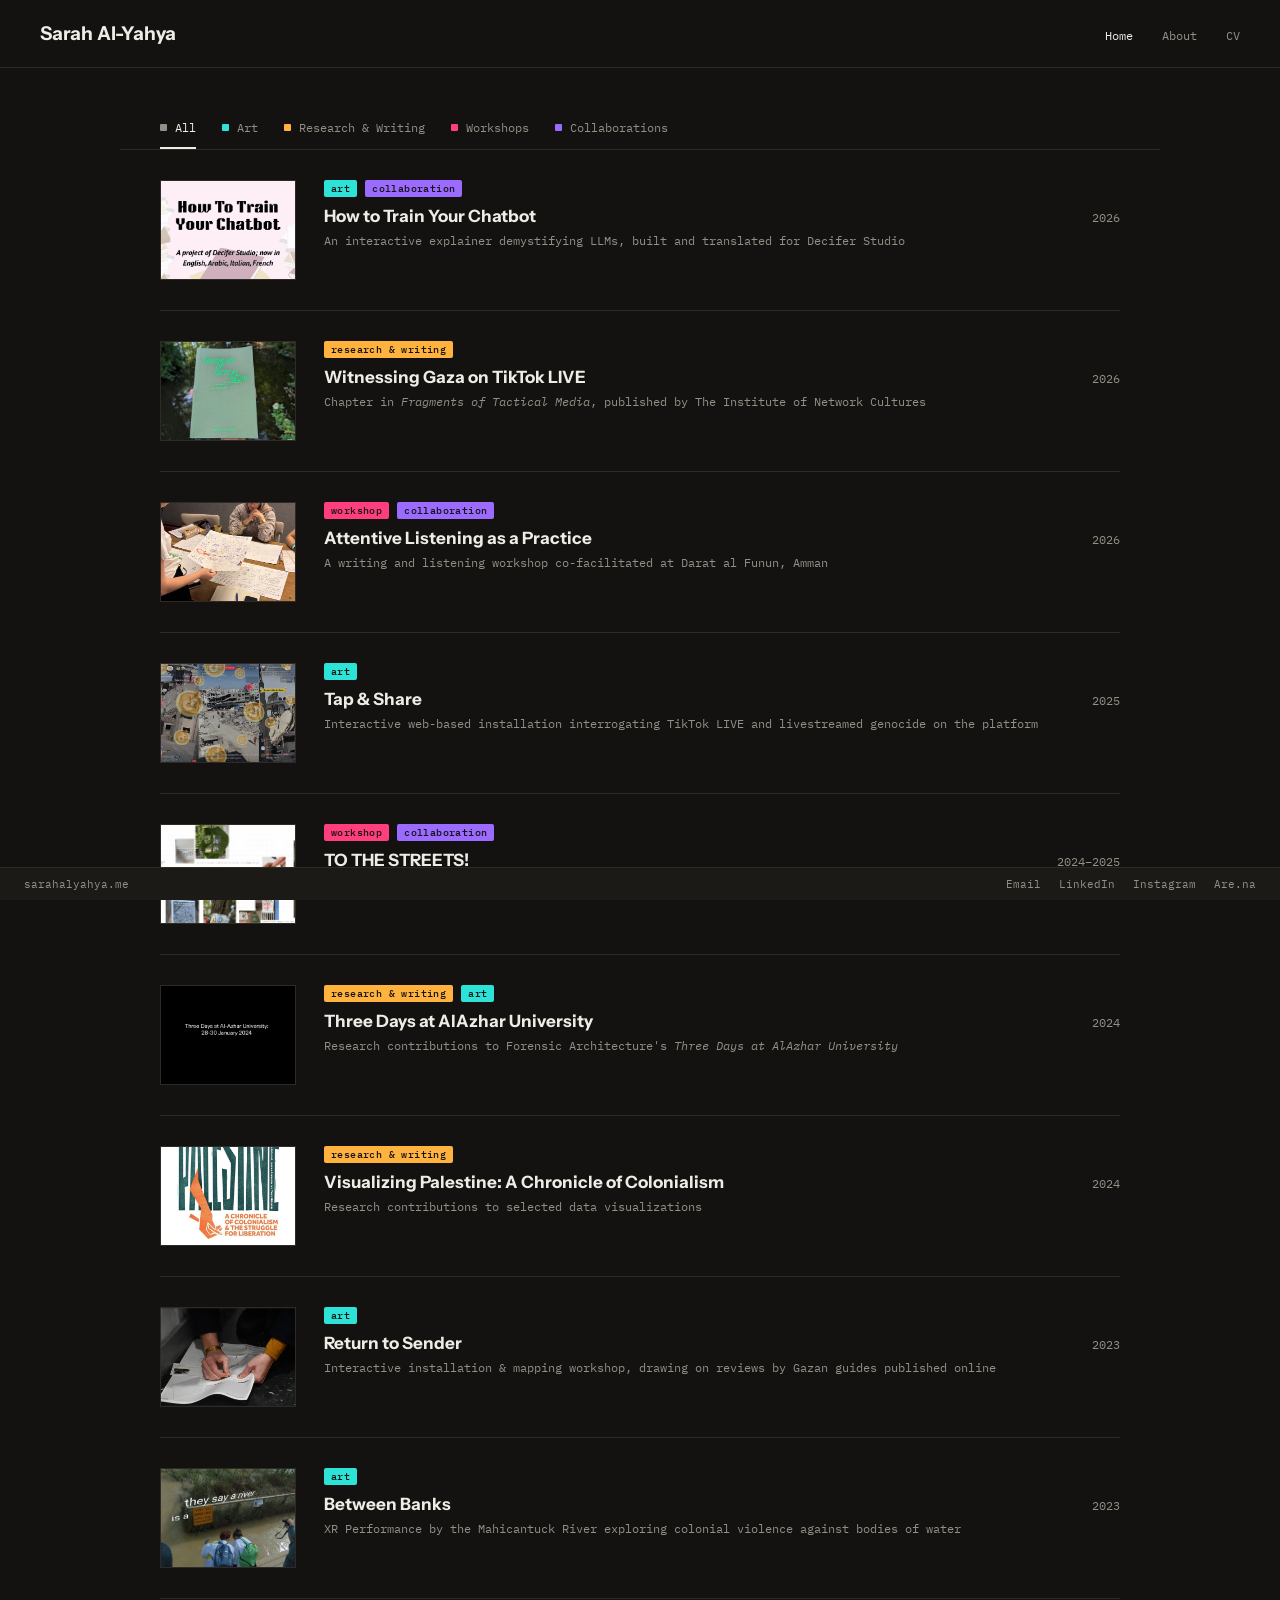
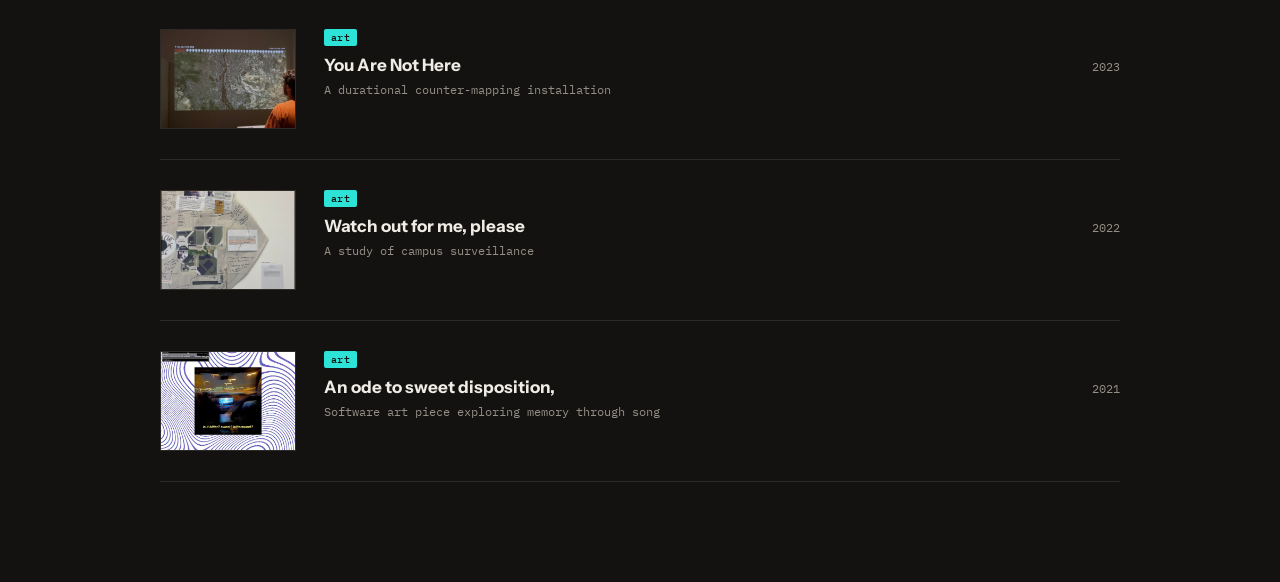
==== commit 97cb0d4b: "return2sender" ====
--- a/index.html
+++ b/index.html
@@ -4,8 +4,12 @@
 <meta charset="UTF-8">
 <meta name="viewport" content="width=device-width, initial-scale=1.0">
 <title>Sarah Al-Yahya</title>
+<!-- <link rel="preconnect" href="https://fonts.googleapis.com">
+<link href="https://fonts.googleapis.com/css2?family=Space+Grotesk:wght@400;500;700&family=IBM+Plex+Mono:wght@400;500&display=swap" rel="stylesheet"> -->
+
 <link rel="preconnect" href="https://fonts.googleapis.com">
-<link href="https://fonts.googleapis.com/css2?family=Space+Grotesk:wght@400;500;700&family=IBM+Plex+Mono:wght@400;500&display=swap" rel="stylesheet">
+<link rel="preconnect" href="https://fonts.gstatic.com" crossorigin>
+<link href="https://fonts.googleapis.com/css2?family=Instrument+Sans:ital,wght@0,400..700;1,400..700&family=IBM+Plex+Mono:wght@400;500&display=swap" rel="stylesheet">
 <link rel="stylesheet" href="css/style.css">
 </head>
 <body>
@@ -47,19 +51,21 @@
     </div>
   </a></li> -->
 
-  <li><a class="entry" href="https://daratalfunun.org/?event=attentive-listening-as-a-practice&lang=en" target="_blank" data-categories="workshops  collaborations" data-primary="workshops" data-slug="/attentive-listening">
-    <div class="thumb"><img src="assets/attentive-listening-cover.jpg" alt=""><div class="crop tl"></div><div class="crop tr"></div><div class="crop bl"></div><div class="crop br"></div></div>
-    <div class="entry-body">
-      <div class="entry-topline">
-        <span class="entry-tag" data-cat="workshops">workshop</span>
-        <!-- <span class="entry-tag" data-cat="research-writing">research & writing</span> -->
-        <span class="entry-tag" data-cat="collaborations">collaboration</span>
-      </div>
-      <div class="entry-head"><h2 class="entry-title">Attentive Listening as a Practice</h2><span class="entry-year">2026</span></div>
-      <div class="entry-meta">A writing and listening workshop co-facilitated at Darat al Funun, Amman</div>
-      <!-- <p class="entry-desc">A writing workshop exploring listening as method and practice.</p> -->
-    </div>
-  </a></li>
+   <li><a class="entry" href="https://howtotrainyourchatbot.com/" target="_blank" data-categories="art collaborations" data-primary="art" data-slug="/how-to-train-your-chatbot">
+    <div class="thumb"><img src="assets/howtotrain-cover.gif" style="object-position:top;" alt=""><div class="crop tl"></div><div class="crop tr"></div><div class="crop bl"></div><div class="crop br"></div></div>
+    <div class="entry-body">
+      <div class="entry-topline">
+      
+        <span class="entry-tag" data-cat="art">art</span>
+        <span class="entry-tag" data-cat="collaborations">collaboration</span>
+      </div>
+      <div class="entry-head"><h2 class="entry-title">How to Train Your Chatbot</h2><span class="entry-year">2026</span></div>
+      <div class="entry-meta">An interactive explainer demystifying LLMs, built and translated for Decifer Studio </div>
+      <!-- <p class="entry-desc">An interactive explainer demystifying how large language models work, built for Decifer Studio</p> -->
+    </div>
+  </a></li>
+
+ 
 
   <li><a class="entry" href="https://etherport.org/publications/inc/Tactical_Media_Reader/chapters/witnessing-gaza-on-tiktok-live.html" target="_blank" data-categories="research-writing" data-primary="research-writing" data-slug="/witnessing-gaza-on-tiktok-live">
     <div class="thumb"><img src="assets/witnessing-cover.jpeg" alt="" style="object-position: 20% 80%;"><div class="crop tl"></div><div class="crop tr"></div><div class="crop bl"></div><div class="crop br"></div></div>
@@ -71,6 +77,20 @@
     </div>
   </a></li>
 
+   <li><a class="entry" href="https://daratalfunun.org/?event=attentive-listening-as-a-practice&lang=en" target="_blank" data-categories="workshops  collaborations" data-primary="workshops" data-slug="/attentive-listening">
+    <div class="thumb"><img src="assets/attentive-listening-cover.jpg" alt=""><div class="crop tl"></div><div class="crop tr"></div><div class="crop bl"></div><div class="crop br"></div></div>
+    <div class="entry-body">
+      <div class="entry-topline">
+        <span class="entry-tag" data-cat="workshops">workshop</span>
+        <!-- <span class="entry-tag" data-cat="research-writing">research & writing</span> -->
+        <span class="entry-tag" data-cat="collaborations">collaboration</span>
+      </div>
+      <div class="entry-head"><h2 class="entry-title">Attentive Listening as a Practice</h2><span class="entry-year">2026</span></div>
+      <div class="entry-meta">A writing and listening workshop co-facilitated at Darat al Funun, Amman</div>
+      <!-- <p class="entry-desc">A writing workshop exploring listening as method and practice.</p> -->
+    </div>
+  </a></li>
+
   <!-- <li><a class="entry" href="projects/where-my-street-remains.html" data-categories="collaborations art" data-primary="collaborations" data-slug="/where-my-street-remains">
     <div class="thumb"><div class="thumb-pending">image on file</div><div class="crop tl"></div><div class="crop tr"></div><div class="crop bl"></div><div class="crop br"></div></div>
     <div class="entry-body">
@@ -86,6 +106,16 @@
     </div>
   </a></li> -->
 
+   <li><a class="entry" href="projects/tap-and-share.html" data-categories="art" data-primary="art" data-slug="/tap-and-share">
+    <div class="thumb"><img src="assets/tapnshare-cover.png" alt="Tap and Share installation tent with monitors and neon lighting"><div class="crop tl"></div><div class="crop tr"></div><div class="crop bl"></div><div class="crop br"></div></div>
+    <div class="entry-body">
+      <div class="entry-topline"><span class="entry-tag" data-cat="art">art</span></div>
+      <div class="entry-head"><h2 class="entry-title">Tap &amp; Share</h2><span class="entry-year">2025</span></div>
+      <div class="entry-meta">Interactive web-based installation interrogating TikTok LIVE and livestreamed genocide on the platform</div>
+      <!-- <p class="entry-desc">Examines how the livestreamed genocide in Gaza is presented on TikTok LIVE, and the tension between a gamified platform and the realities of war.</p> -->
+    </div>
+  </a></li>
+
   <li><a class="entry" href="https://sfpc.study/sessions/summer-25/to-the-streets" target="_blank" data-categories="workshops collaborations" data-primary="workshops" data-slug="/sfpc-website">
     <div class="thumb"><img src="assets/tts-cover.gif" alt=""><div class="crop tl"></div><div class="crop tr"></div><div class="crop bl"></div><div class="crop br"></div></div>
     <div class="entry-body">
@@ -100,19 +130,7 @@
     </div>
   </a></li>
 
-  <li><a class="entry" href="https://howtotrainyourchatbot.com/" target="_blank" data-categories="art collaborations" data-primary="art" data-slug="/how-to-train-your-chatbot">
-    <div class="thumb"><img src="assets/howtotrain-cover.gif" style="object-position:top;" alt=""><div class="crop tl"></div><div class="crop tr"></div><div class="crop bl"></div><div class="crop br"></div></div>
-    <div class="entry-body">
-      <div class="entry-topline">
-      
-        <span class="entry-tag" data-cat="art">art</span>
-        <span class="entry-tag" data-cat="collaborations">collaboration</span>
-      </div>
-      <div class="entry-head"><h2 class="entry-title">How to Train Your Chatbot</h2><span class="entry-year">2026</span></div>
-      <div class="entry-meta">An interactive explainer demystifying LLMs, built and translated for Decifer Studio </div>
-      <!-- <p class="entry-desc">An interactive explainer demystifying how large language models work, built for Decifer Studio</p> -->
-    </div>
-  </a></li>
+ 
 
   <!-- <li><a class="entry" href="projects/web-design-foundations.html" data-categories="workshops" data-primary="workshops" data-slug="/web-design-foundations">
     <div class="thumb"><div class="thumb-pending">image on file</div><div class="crop tl"></div><div class="crop tr"></div><div class="crop bl"></div><div class="crop br"></div></div>
@@ -124,15 +142,7 @@
     </div>
   </a></li> -->
 
-  <li><a class="entry" href="projects/tap-and-share.html" data-categories="art" data-primary="art" data-slug="/tap-and-share">
-    <div class="thumb"><img src="assets/tapnshare-cover.png" alt="Tap and Share installation tent with monitors and neon lighting"><div class="crop tl"></div><div class="crop tr"></div><div class="crop bl"></div><div class="crop br"></div></div>
-    <div class="entry-body">
-      <div class="entry-topline"><span class="entry-tag" data-cat="art">art</span></div>
-      <div class="entry-head"><h2 class="entry-title">Tap &amp; Share</h2><span class="entry-year">2025</span></div>
-      <div class="entry-meta">Interactive web-based installation interrogating TikTok LIVE and livestreamed genocide on the platform</div>
-      <!-- <p class="entry-desc">Examines how the livestreamed genocide in Gaza is presented on TikTok LIVE, and the tension between a gamified platform and the realities of war.</p> -->
-    </div>
-  </a></li>
+ 
 
   <li class="entry" data-categories="research-writing art" data-primary="research-writing" data-slug="/home">
     <div class="thumb"><img src="assets/threedays-cover.png"><div class="crop tl"></div><div class="crop tr"></div><div class="crop bl"></div><div class="crop br"></div></div>
@@ -161,7 +171,7 @@
     <div class="entry-body">
       <div class="entry-topline"><span class="entry-tag" data-cat="art">art</span></div>
       <div class="entry-head"><h2 class="entry-title">Return to Sender</h2><span class="entry-year">2023</span></div>
-      <div class="entry-meta">Interactive installation &amp; mapping workshop based on expertise of online Gazan guides</div>
+      <div class="entry-meta">Interactive installation & mapping workshop, drawing on reviews by Gazan guides published online</div>
       <!-- <p class="entry-desc">Sorting years of undelivered mail from the Gaza Strip, mapping ordinary lives in the Strip prior to its destruction.</p> -->
     </div>
   </a></li>
--- a/css/style.css
+++ b/css/style.css
@@ -1,5 +1,4 @@
 :root {
-  /* dark is the default theme — this is the site's real identity */
   --void: #131210;
   --panel: #1c1a17;
   --panel-2: #221f1b;
@@ -11,31 +10,15 @@
   --magenta: #ff3e7f;
   --violet: #9b6bff;
 
-  /* theme-invariant: pill text stays dark regardless of mode,
-     since pill backgrounds are always a bright accent color */
+  
   --pill-ink: #131210;
 
-  --sans: 'Space Grotesk', sans-serif;
+
+  --sans: 'Instrument Sans', sans-serif; 
   --mono: 'IBM Plex Mono', monospace;
 }
 
-/* light mode — only kicks in if the visitor's system is already
-   set to light. Same four hues, shifted darker so they still
-   read as text/borders against a pale background. */
-@media (prefers-color-scheme: light) {
-  :root {
-    --void: #f7f4ee;
-    --panel: #ece7da;
-    --panel-2: #e2dccb;
-    --ink: #171310;
-    --ink-dim: #6d675b;
-    --line: #d9d2c1;
-    --cyan: #0e8f84;
-    --amber: #a86a08;
-    --magenta: #c21455;
-    --violet: #6839c9;
-  }
-}
+
 
 * { box-sizing: border-box; }
 
@@ -48,16 +31,7 @@
 
 a { color: inherit; text-decoration: none; }
 
-/* ---------- kicker + header (every page) ---------- */
-.kicker {
-  font-family: var(--mono);
-  font-size: 10.5px;
-  letter-spacing: 0.12em;
-  text-transform: uppercase;
-  color: var(--ink-dim);
-  padding: 12px 40px;
-  border-bottom: 1px solid var(--line);
-}
+
 
 header {
   display: flex;
@@ -79,7 +53,7 @@
 nav a.active { color: var(--ink); }
 nav a:hover, nav a:focus-visible { color: var(--cyan); }
 
-/* ---------- hero (index page) ---------- */
+
 .hero {
   max-width: 720px;
   margin: 60px auto 8px;
@@ -154,7 +128,7 @@
   padding-bottom: 12px;
 }
 
-/* ---------- index list ---------- */
+
 .index-list {
   list-style: none;
   max-width: 1040px;
@@ -172,13 +146,8 @@
 }
 .entry.hidden { display: none; }
 
-/* primary category sets the one accent color used for crop-marks,
-   title hover, and links. Tag pills below are independent and
-   can show more than one category at once. */
-.entry[data-primary="art"], .hero-frame[data-primary="art"] { --c: var(--cyan); }
-.entry[data-primary="research-writing"], .hero-frame[data-primary="research-writing"] { --c: var(--amber); }
-.entry[data-primary="workshops"], .hero-frame[data-primary="workshops"] { --c: var(--magenta); }
-.entry[data-primary="collaborations"], .hero-frame[data-primary="collaborations"] { --c: var(--violet); }
+
+
 
 .thumb {
   flex: none;
@@ -188,7 +157,12 @@
   background: var(--panel);
   border: 1px solid var(--line);
 }
-.thumb img { width: 100%; height: 100%; object-fit: cover; display: block; }
+.thumb img { width: 100%; height: 100%; object-fit: cover; display: block; transition: all 0.7s ease-in}
+
+/* .thumb img:hover{
+  transform: scale(1.5);
+ 
+} */
 
 .thumb-pending {
   width: 100%; height: 100%;
@@ -203,13 +177,7 @@
   padding: 0 10px;
 }
 
-.crop { position: absolute; width: 11px; height: 11px; opacity: 0.55; border-color: var(--c); transition: opacity 0.15s ease; }
-.crop.tl { top: -1px; left: -1px; border-top: 2px solid; border-left: 2px solid; }
-.crop.tr { top: -1px; right: -1px; border-top: 2px solid; border-right: 2px solid; }
-.crop.bl { bottom: -1px; left: -1px; border-bottom: 2px solid; border-left: 2px solid; }
-.crop.br { bottom: -1px; right: -1px; border-bottom: 2px solid; border-right: 2px solid; }
-.entry:hover .crop, .entry:focus-visible .crop,
-.hero-frame:hover .crop { opacity: 1; }
+
 
 .entry-body { flex: 1; min-width: 0; }
 
@@ -296,6 +264,33 @@
   opacity: 0.85;
 }
 .entry-link:hover { opacity: 1; }
+
+.hovering-link{
+  text-decoration: underline;
+}
+
+.hovering-link[data-cat="art"]:hover { color: var(--cyan); }   
+.hovering-link[data-cat="research-writing"]:hover { color: var(--amber); }        
+.hovering-link[data-cat="workshops"]:hover { color: var(--magenta); }    
+.hovering-link[data-cat="collaborations"]:hover { color: var(--violet); }
+
+.entry[data-primary="art"], .hero-frame[data-primary="art"], .artwork-detail[data-primary="art"], .gallery-grid[data-primary="art"] { --c: var(--cyan); }
+.entry[data-primary="research-writing"], .hero-frame[data-primary="research-writing"], .artwork-detail[data-primary="research-writing"], .gallery-grid[data-primary="research-writing"] { --c: var(--amber); }
+.entry[data-primary="workshops"], .hero-frame[data-primary="workshops"], .artwork-detail[data-primary="workshops"], .gallery-grid[data-primary="workshops"] { --c: var(--magenta); }
+.entry[data-primary="collaborations"], .hero-frame[data-primary="collaborations"], .artwork-detail[data-primary="collaborations"], .gallery-grid[data-primary="collaborations"] { --c: var(--violet); }
+
+.gallery-grid {
+  display: grid;
+  grid-template-columns: repeat(2, 1fr);
+  gap: 16px;
+  max-width: 1040px;
+  margin: 0 auto 36px;
+  padding: 0 40px;
+}
+.gallery-item .frame-inner { position: relative; border: 1px solid var(--line); background: var(--panel); }
+.gallery-item img { width: 100%; height: 260px; object-fit: cover; display: block; }
+.gallery-item .crop { width: 14px; height: 14px; opacity: 0.85; }
+.gallery-item .frame-caption { text-align: left; }
 
 /* ---------- status bar (index page) ---------- */
 .status-bar {
@@ -329,11 +324,21 @@
 .back-link:hover { color: var(--cyan); }
 
 .detail {
-  max-width: 720px;
+  max-width: 1040px;
   margin: 28px auto 0;
   padding: 0 40px;
 }
 
+.artwork-detail{
+  display: flex;
+  flex-direction: row;
+  gap: 2rem;
+  max-width: 1040px;
+}
+
+.artwork-detail-img{
+  width: 30rem;
+}
 .detail .entry-topline { margin-bottom: 16px; }
 
 .detail h1.title {
@@ -361,6 +366,12 @@
 .hero-frame img { width: 100%; display: block; }
 .hero-frame .crop { width: 16px; height: 16px; opacity: 0.85; }
 
+.frame-caption{
+  margin: 0.15rem;
+  font-size: 0.7rem;
+
+}
+
 .body-text {
   font-size: 15px;
   line-height: 1.75;
@@ -375,19 +386,20 @@
   border-top: 1px solid var(--line);
 }
 .exhibitions h2 {
-  font-family: var(--mono);
-  font-size: 11px;
+  font-family: var(--sans);
   text-transform: uppercase;
-  letter-spacing: 0.1em;
   color: var(--ink-dim);
   margin: 0 0 14px;
-  font-weight: 500;
-}
-.exhibitions ul { list-style: none; padding: 0; margin: 0; font-size: 13.5px; }
+  
+}
+.exhibitions ul { list-style: none; padding: 0; margin: 0; font-size: 15px; }
 .exhibitions li { padding: 9px 0; border-bottom: 1px dashed var(--line); }
 .exhibitions li:last-child { border-bottom: none; }
 .exhibitions li .venue { color: var(--ink-dim); font-family: var(--mono); font-size: 11.5px; }
 
+.talk-desc{
+  font-size: 15px;
+}
 .pager {
   display: flex;
   justify-content: space-between;
@@ -423,6 +435,9 @@
   .pager a { max-width: 100%; }
   .cv-row { flex-direction: column; gap: 4px; }
   .cv-when { width: auto; }
+  .artwork-detail { flex-direction: column; }
+  .artwork-detail-img { width: 100%; }
+  .gallery-grid { grid-template-columns: 1fr; padding-left: 20px; padding-right: 20px; }
 }
 
 /* ---------- CV page ---------- */
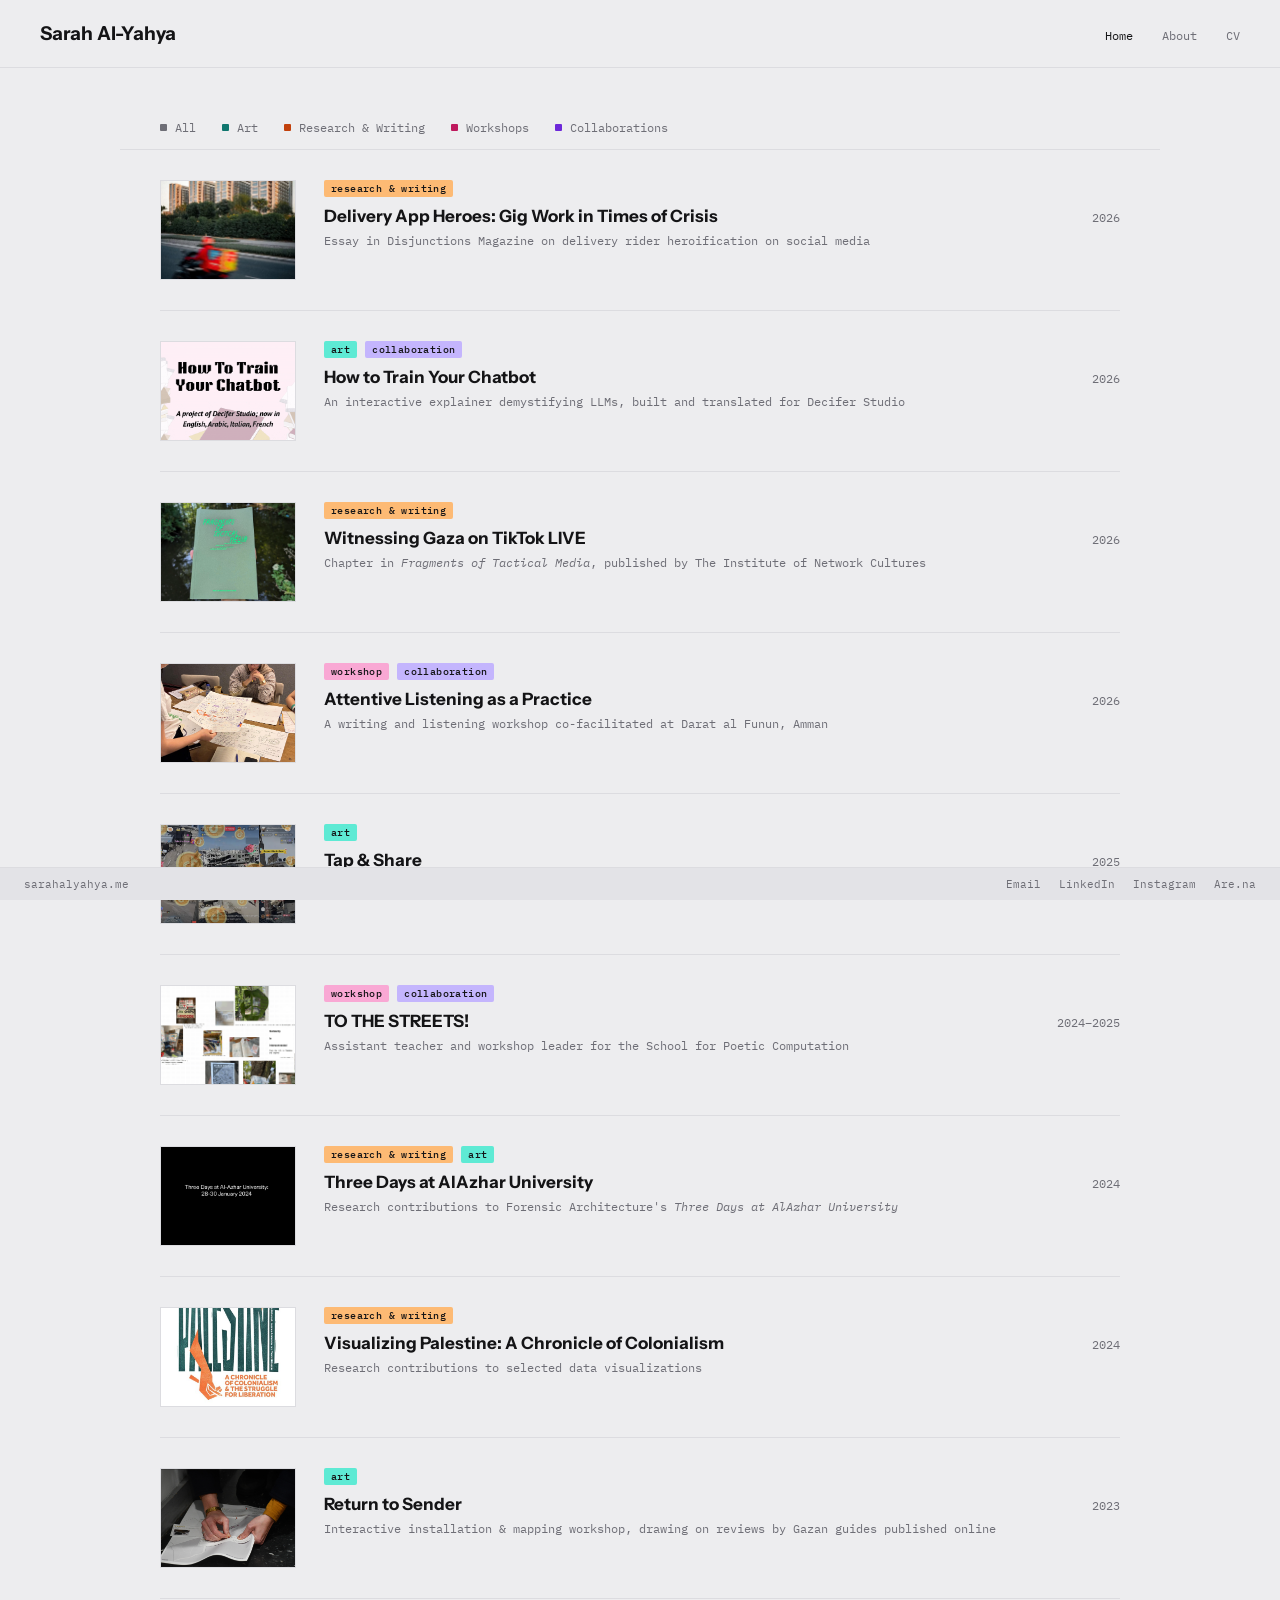
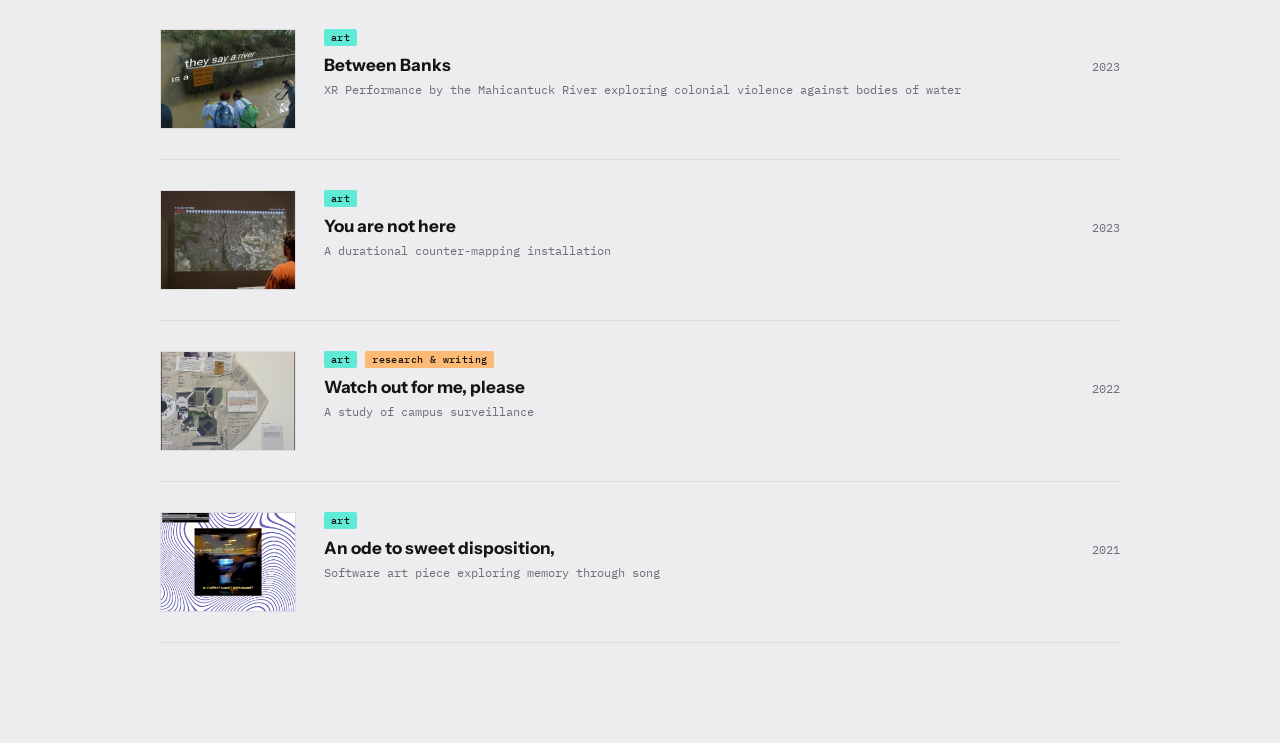
==== commit 189687d2: "maybe this is final" ====
--- a/index.html
+++ b/index.html
@@ -21,7 +21,7 @@
   <nav>
     <a href="index.html" class="active">Home</a>
     <a href="about.html">About</a>
-    <a href="cv.html">CV</a>
+    <a href="assets/AlYahya_Resume_Summer26.pdf" target="_blank">CV</a>
   </nav>
 </header>
 
@@ -51,6 +51,15 @@
     </div>
   </a></li> -->
 
+    <li><a class="entry" href="https://disjunctionsmag.com/articles/delivery-app-heroes/" target="_blank" data-categories="research-writing" data-primary="research-writing" data-slug="/delivery-app-hereos">
+    <div class="thumb"><img src="assets/delivery-cover.webp" alt="" style="object-position: 20% 80%;"><div class="crop tl"></div><div class="crop tr"></div><div class="crop bl"></div><div class="crop br"></div></div>
+    <div class="entry-body">
+      <div class="entry-topline"><span class="entry-tag" data-cat="research-writing">research & writing</span></div>
+      <div class="entry-head"><h2 class="entry-title">Delivery App Heroes: Gig Work in Times of Crisis</h2><span class="entry-year">2026</span></div>
+      <div class="entry-meta">Essay in Disjunctions Magazine on delivery rider heroification on social media</div>
+    </div>
+  </a></li>
+
    <li><a class="entry" href="https://howtotrainyourchatbot.com/" target="_blank" data-categories="art collaborations" data-primary="art" data-slug="/how-to-train-your-chatbot">
     <div class="thumb"><img src="assets/howtotrain-cover.gif" style="object-position:top;" alt=""><div class="crop tl"></div><div class="crop tr"></div><div class="crop bl"></div><div class="crop br"></div></div>
     <div class="entry-body">
@@ -156,7 +165,7 @@
     </div>
 </li>
 
-  <li><a class="entry" href="projects/visualizing-palestine.html" data-categories="research-writing" data-primary="research-writing" data-slug="/visualizing-palestine">
+  <li><a class="entry" href="https://visualizingpalestine.org/book/" target="_blank" data-categories="research-writing" data-primary="research-writing" data-slug="/visualizing-palestine">
     <div class="thumb"><img src="assets/vp-cover.jpg" alt="" style="object-position: 20% 90%;"><div class="crop tl"></div><div class="crop tr"></div><div class="crop bl"></div><div class="crop br"></div></div>
     <div class="entry-body">
       <div class="entry-topline"><span class="entry-tag" data-cat="research-writing">research & writing</span></div>
@@ -189,7 +198,7 @@
     <div class="thumb"><img src="assets/yanh-cover.jpg" ><div class="crop tl"></div><div class="crop tr"></div><div class="crop bl"></div><div class="crop br"></div></div>
     <div class="entry-body">
       <div class="entry-topline"><span class="entry-tag" data-cat="art">art</span></div>
-      <div class="entry-head"><h2 class="entry-title">You Are Not Here</h2><span class="entry-year">2023</span></div>
+      <div class="entry-head"><h2 class="entry-title">You are not here</h2><span class="entry-year">2023</span></div>
       <div class="entry-meta"> A durational counter-mapping installation</div>
       <!-- <p class="entry-desc">A pin-based mapping installation reconstructing spatial narratives from first-hand testimony.</p> -->
     </div>
@@ -198,7 +207,9 @@
    <li><a class="entry" href="projects/watch-out-for-me.html" data-categories="art" data-primary="art" data-slug="/watch-out-for-me">
     <div class="thumb"><img src="assets/watchoutforme-cover.png" ><div class="crop tl"></div><div class="crop tr"></div><div class="crop bl"></div><div class="crop br"></div></div>
     <div class="entry-body">
-      <div class="entry-topline"><span class="entry-tag" data-cat="art">art</span></div>
+      <div class="entry-topline"><span class="entry-tag" data-cat="art">art</span>  <span class="entry-tag" data-cat="research-writing">research & writing</span></div>
+     
+
       <div class="entry-head"><h2 class="entry-title">Watch out for me, please</h2><span class="entry-year">2022</span></div>
       <div class="entry-meta">A study of campus surveillance</div>
     </div>
--- a/css/style.css
+++ b/css/style.css
@@ -1,4 +1,6 @@
-:root {
+ /* old colors */ 
+
+/* :root {
   --void: #131210;
   --panel: #1c1a17;
   --panel-2: #221f1b;
@@ -16,8 +18,35 @@
 
   --sans: 'Instrument Sans', sans-serif; 
   --mono: 'IBM Plex Mono', monospace;
-}
-
+} */
+
+:root {
+  /* --void: #ffffff;
+  --panel: #f5f5f7;
+  --panel-2: #eaeaec; */
+  --ink: #141416;
+  --ink-dim: #6e6e76;
+  /* --line: #e4e4e7; */
+
+--void: #ededef;
+--panel: #e3e3e7;
+--panel-2: #e4e4e7;
+--line: #dcdce0;
+
+  --cyan-fill: #5eead4;
+  --cyan-text: #0f766e;
+  --amber-fill: #fdba74;
+  --amber-text: #c2410c;
+  --magenta-fill: #f9a8d4;
+  --magenta-text: #be185d;
+  --violet-fill: #c4b5fd;
+  --violet-text: #6d28d9;
+
+  --pill-ink: #141416;
+
+  --sans: 'Instrument Sans', sans-serif;
+  --mono: 'IBM Plex Mono', monospace;
+}
 
 
 * { box-sizing: border-box; }
@@ -51,8 +80,7 @@
   transition: color 0.15s ease;
 }
 nav a.active { color: var(--ink); }
-nav a:hover, nav a:focus-visible { color: var(--cyan); }
-
+nav a:hover, nav a:focus-visible { color: var(--cyan-text); }
 
 .hero {
   max-width: 720px;
@@ -67,11 +95,7 @@
   margin: 0 0 18px;
 }
 
-.hl {
-  background: linear-gradient(transparent 62%, rgba(45,226,214,0.4) 62%);
-  padding: 0 1px;
-}
-
+.hl { background: linear-gradient(transparent 62%, rgba(94,234,212,0.5) 62%); }
 .hero p.sub {
   font-family: var(--mono);
   font-size: 12.5px;
@@ -107,7 +131,9 @@
 }
 
 .dotkey { width: 7px; height: 7px; border-radius: 1px; background: var(--ink-dim); flex: none; }
-.filters button[data-filter="art"] .dotkey { background: var(--cyan); }
+
+/* old colors */
+/* .filters button[data-filter="art"] .dotkey { background: var(--cyan); }
 .filters button[data-filter="research-writing"] .dotkey { background: var(--amber); }
 .filters button[data-filter="workshops"] .dotkey { background: var(--magenta); }
 .filters button[data-filter="collaborations"] .dotkey { background: var(--violet); }
@@ -118,7 +144,17 @@
 .filters button[data-filter="research-writing"].active { color: var(--amber); border-bottom-color: var(--amber); }
 .filters button[data-filter="workshops"].active { color: var(--magenta); border-bottom-color: var(--magenta); }
 .filters button[data-filter="collaborations"].active { color: var(--violet); border-bottom-color: var(--violet); }
-.filters button[data-filter="all"].active { border-bottom-color: var(--ink); }
+.filters button[data-filter="all"].active { border-bottom-color: var(--ink); } */
+
+.filters button[data-filter="art"] .dotkey { background: var(--cyan-text); }
+.filters button[data-filter="research-writing"] .dotkey { background: var(--amber-text); }
+.filters button[data-filter="workshops"] .dotkey { background: var(--magenta-text); }
+.filters button[data-filter="collaborations"] .dotkey { background: var(--violet-text); }
+
+.filters button[data-filter="art"].active { color: var(--cyan-text); border-bottom-color: var(--cyan-text); }
+.filters button[data-filter="research-writing"].active { color: var(--amber-text); border-bottom-color: var(--amber-text); }
+.filters button[data-filter="workshops"].active { color: var(--magenta-text); border-bottom-color: var(--magenta-text); }
+.filters button[data-filter="collaborations"].active { color: var(--violet-text); border-bottom-color: var(--violet-text); }
 
 .count {
   margin-left: auto;
@@ -206,10 +242,22 @@
   color: var(--pill-ink);
   font-weight: 500;
 }
-.entry-tag[data-cat="art"] { background: var(--cyan); }
+
+/* old colors */
+/* .entry-tag[data-cat="art"] { background: var(--cyan); }
 .entry-tag[data-cat="research-writing"] { background: var(--amber); }
 .entry-tag[data-cat="workshops"] { background: var(--magenta); }
-.entry-tag[data-cat="collaborations"] { background: var(--violet); }
+.entry-tag[data-cat="collaborations"] { background: var(--violet); } */
+
+.entry-tag[data-cat="art"] { background: var(--cyan-fill); }
+.entry-tag[data-cat="research-writing"] { background: var(--amber-fill); }
+.entry-tag[data-cat="workshops"] { background: var(--magenta-fill); }
+.entry-tag[data-cat="collaborations"] { background: var(--violet-fill); }
+
+.entry[data-primary="art"], .hero-frame[data-primary="art"], .artwork-detail[data-primary="art"], .gallery-grid[data-primary="art"] { --c: var(--cyan-text); }
+.entry[data-primary="research-writing"], .hero-frame[data-primary="research-writing"], .artwork-detail[data-primary="research-writing"], .gallery-grid[data-primary="research-writing"] { --c: var(--amber-text); }
+.entry[data-primary="workshops"], .hero-frame[data-primary="workshops"], .artwork-detail[data-primary="workshops"], .gallery-grid[data-primary="workshops"] { --c: var(--magenta-text); }
+.entry[data-primary="collaborations"], .hero-frame[data-primary="collaborations"], .artwork-detail[data-primary="collaborations"], .gallery-grid[data-primary="collaborations"] { --c: var(--violet-text); }
 
 /* status flag — separate from category pills on purpose:
    outlined not filled, neutral not accent-colored, so it
@@ -268,7 +316,8 @@
 .hovering-link{
   text-decoration: underline;
 }
-
+/* old colors */
+/* 
 .hovering-link[data-cat="art"]:hover { color: var(--cyan); }   
 .hovering-link[data-cat="research-writing"]:hover { color: var(--amber); }        
 .hovering-link[data-cat="workshops"]:hover { color: var(--magenta); }    
@@ -277,16 +326,25 @@
 .entry[data-primary="art"], .hero-frame[data-primary="art"], .artwork-detail[data-primary="art"], .gallery-grid[data-primary="art"] { --c: var(--cyan); }
 .entry[data-primary="research-writing"], .hero-frame[data-primary="research-writing"], .artwork-detail[data-primary="research-writing"], .gallery-grid[data-primary="research-writing"] { --c: var(--amber); }
 .entry[data-primary="workshops"], .hero-frame[data-primary="workshops"], .artwork-detail[data-primary="workshops"], .gallery-grid[data-primary="workshops"] { --c: var(--magenta); }
-.entry[data-primary="collaborations"], .hero-frame[data-primary="collaborations"], .artwork-detail[data-primary="collaborations"], .gallery-grid[data-primary="collaborations"] { --c: var(--violet); }
-
+.entry[data-primary="collaborations"], .hero-frame[data-primary="collaborations"], .artwork-detail[data-primary="collaborations"], .gallery-grid[data-primary="collaborations"] { --c: var(--violet); } */
+
+.hovering-link[data-cat="art"]:hover { color: var(--cyan-text); }
+.hovering-link[data-cat="research-writing"]:hover { color: var(--amber-text); }
+.hovering-link[data-cat="workshops"]:hover { color: var(--magenta-text); }
+.hovering-link[data-cat="collaborations"]:hover { color: var(--violet-text); }
 .gallery-grid {
   display: grid;
   grid-template-columns: repeat(2, 1fr);
   gap: 16px;
   max-width: 1040px;
-  margin: 0 auto 36px;
+  margin: 1rem auto 36px;
   padding: 0 40px;
 }
+.grid-centered{
+  align-self: center;
+  justify-self: center;
+}
+
 .gallery-item .frame-inner { position: relative; border: 1px solid var(--line); background: var(--panel); }
 .gallery-item img { width: 100%; height: 260px; object-fit: cover; display: block; }
 .gallery-item .crop { width: 14px; height: 14px; opacity: 0.85; }
@@ -305,11 +363,11 @@
   display: flex;
   justify-content: space-between;
 }
-.status-bar .path span { color: var(--cyan); margin-left: 4px; }
+.status-bar .path span { color: var(--cyan-text); }
 
 .status-links { display: flex; gap: 18px; }
 .status-links a { color: var(--ink-dim); }
-.status-links a:hover { color: var(--cyan); }
+.status-links a:hover { color: var(--cyan-text); }
 
 /* ---------- project detail page ---------- */
 .back-link {
@@ -379,6 +437,15 @@
   max-width: 620px;
 }
 .body-text p { margin: 0 0 18px; }
+
+.body-text a{
+  text-decoration: underline;
+}
+
+.body-text a[data-cat="research-writing"]:hover{
+   color: var(--amber); border-bottom-color: var(--amber);
+
+}
 
 .exhibitions {
   margin-top: 40px;
@@ -422,6 +489,47 @@
   letter-spacing: 0.08em;
   text-transform: uppercase;
 }
+
+/* about pg */
+
+.about-wrap {
+  display: flex;
+  gap: 3.5rem;
+  max-width: 65rem;
+  margin: 3.75rem auto 1.6rem;
+  padding: 0 2.5rem;
+  flex-wrap: wrap;
+}
+ 
+.about-photo {
+  flex: 1 1 21.25rem;
+  max-width: 25rem;
+  border: 1px solid var(--line);
+  background: var(--panel);
+}
+.about-photo img { width: 100%; display: block; }
+ 
+.about-text { flex: 2 1 26.25rem; font-size: 0.93rem; line-height: 1.75; }
+.about-text p { margin: 0 0 1.2rem; max-width: 35rem; }
+ 
+.email-highlight {
+  display: inline-block;
+  background: var(--cyan-fill); 
+  color: var(--pill-ink);
+  font-family: var(--mono);
+  font-style: italic;
+  font-size: 13px;
+  padding: 4px 9px;
+  margin-top: 12px;
+}
+
+.email-highlight:hover { background: var(--amber-fill); }
+ 
+@media (max-width: 640px) {
+  .about-wrap { padding-left: 20px; padding-right: 20px; }
+}
+
+
 
 @media (max-width: 640px) {
   header, .hero, .filters, .index-list, .detail, .hero-frame, .pager, .back-link, .cv-wrap { padding-left: 20px; padding-right: 20px; }
@@ -462,7 +570,7 @@
   color: var(--ink-dim);
   border-bottom: 1px solid currentColor;
 }
-.cv-download:hover { color: var(--cyan); }
+.cv-download:hover { color: var(--cyan-text); }
 
 .cv-section { margin-bottom: 48px; }
 .cv-section h2 {
@@ -502,7 +610,7 @@
   margin-left: 10px;
   font-family: var(--mono);
   font-size: 11px;
-  color: var(--cyan);
+  color: var(--cyan-text);
   border-bottom: 1px solid currentColor;
 }
 
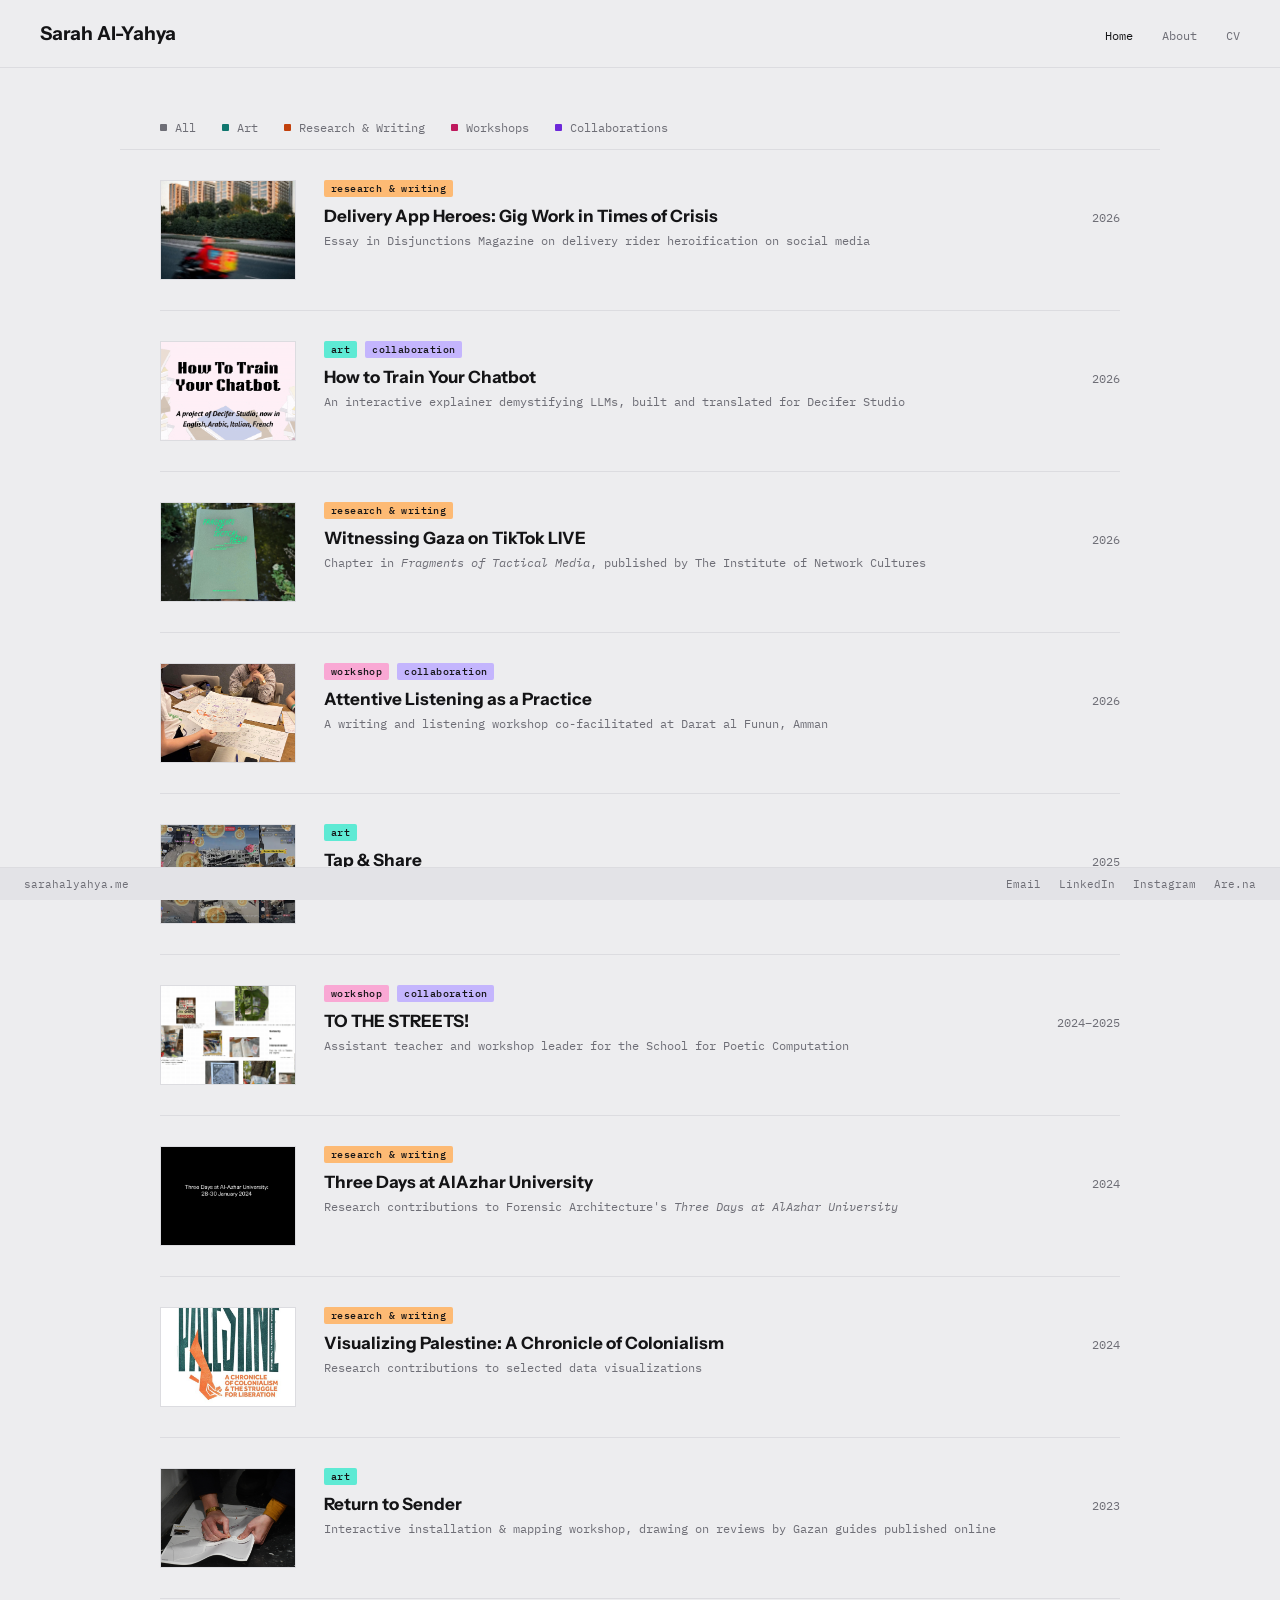
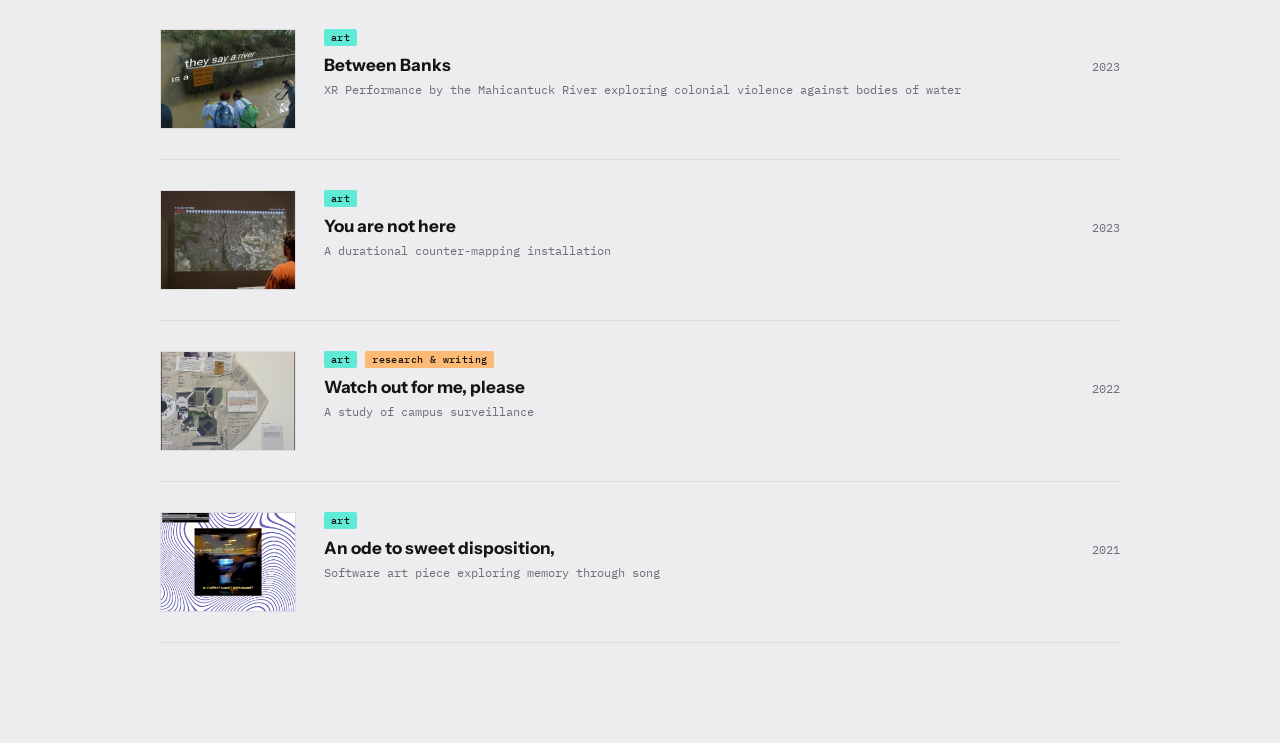
==== commit 88f5772c: "tag edit" ====
--- a/index.html
+++ b/index.html
@@ -153,10 +153,10 @@
 
  
 
-  <li class="entry" data-categories="research-writing art" data-primary="research-writing" data-slug="/home">
+  <li class="entry" data-categories="research-writing" data-primary="research-writing" data-slug="/home">
     <div class="thumb"><img src="assets/threedays-cover.png"><div class="crop tl"></div><div class="crop tr"></div><div class="crop bl"></div><div class="crop br"></div></div>
     <div class="entry-body">
-        <div class="entry-topline"><span class="entry-tag" data-cat="research-writing">research & writing</span><span class="entry-tag" data-cat="art">art</span></div>
+        <div class="entry-topline"><span class="entry-tag" data-cat="research-writing">research & writing</span></div>
         <div class="entry-head">
             <h2 class="entry-title"><a href="https://forensic-architecture.org/investigation/three-days-at-al-azhar-university" target="_blank">Three Days at AlAzhar University</a></h2>
             <span class="entry-year">2024</span>
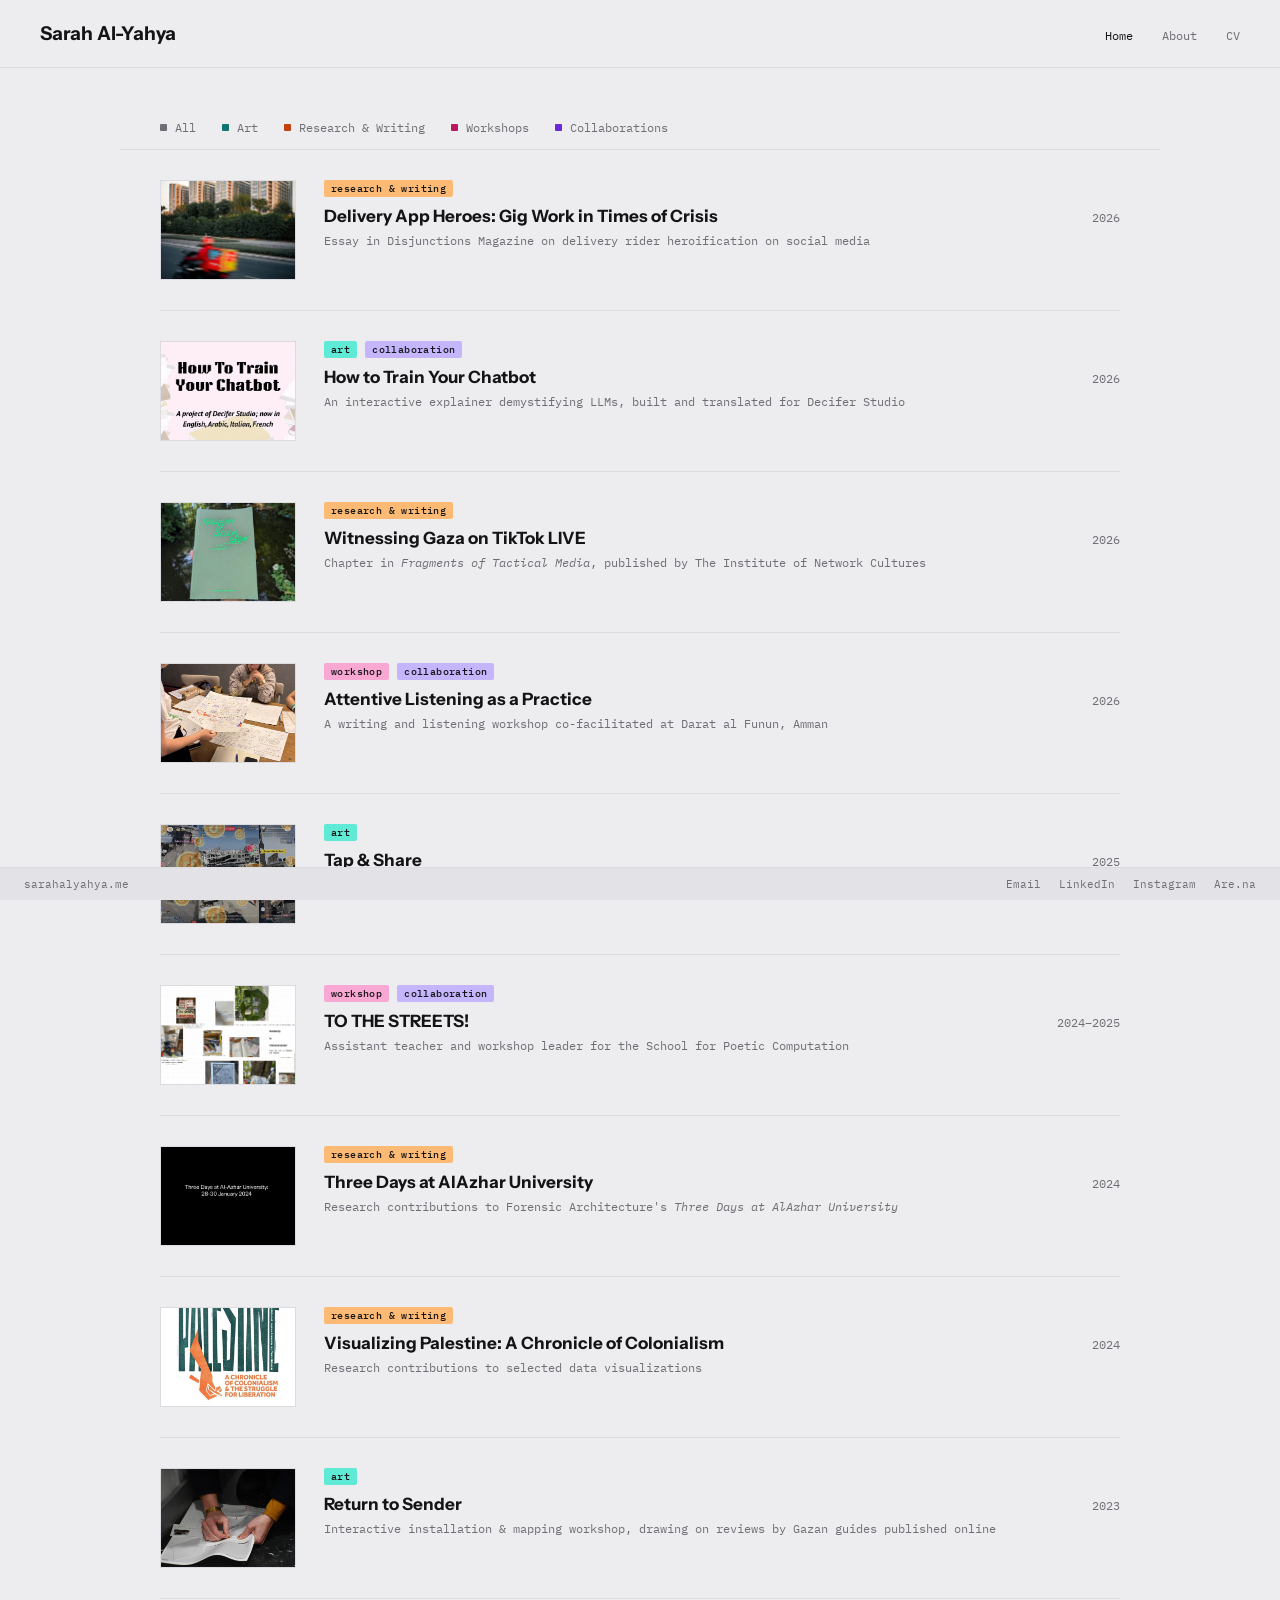
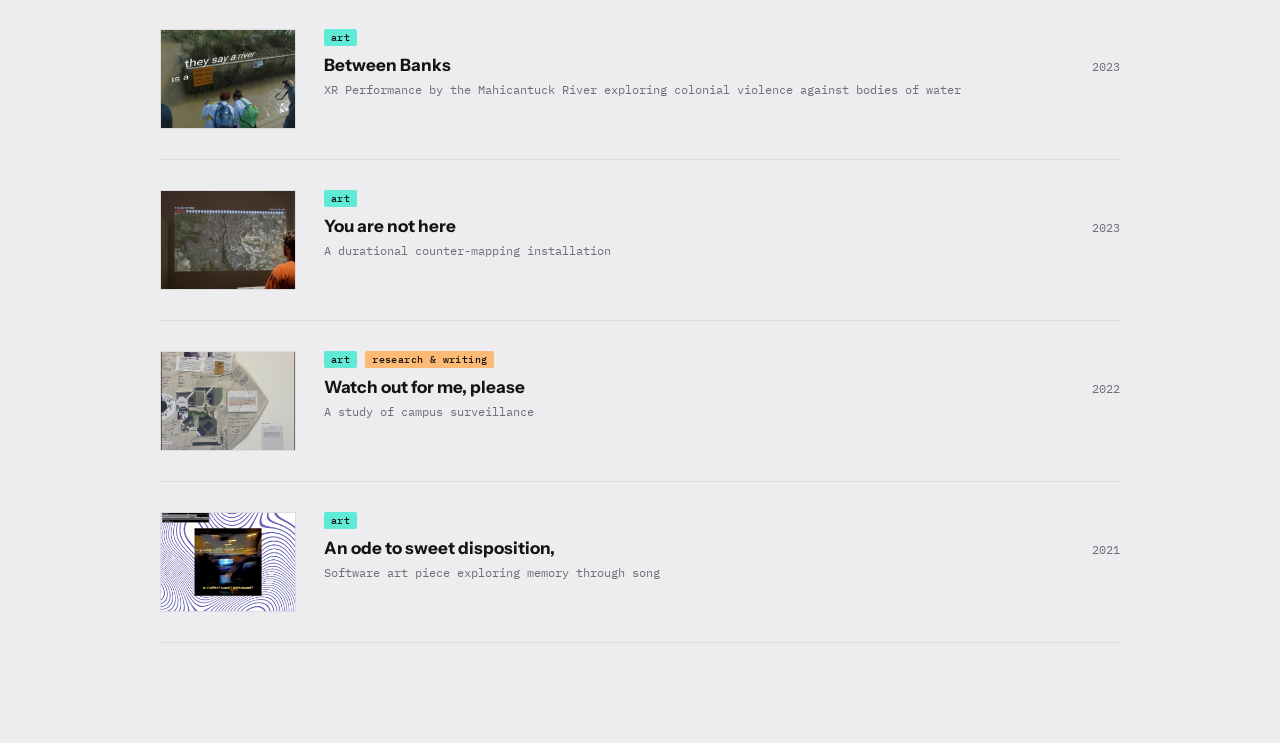
==== commit 6672586a: "favicon" ====
--- a/index.html
+++ b/index.html
@@ -6,7 +6,7 @@
 <title>Sarah Al-Yahya</title>
 <!-- <link rel="preconnect" href="https://fonts.googleapis.com">
 <link href="https://fonts.googleapis.com/css2?family=Space+Grotesk:wght@400;500;700&family=IBM+Plex+Mono:wght@400;500&display=swap" rel="stylesheet"> -->
-
+<link rel="icon" href="assets/favicon-16x16.ico">
 <link rel="preconnect" href="https://fonts.googleapis.com">
 <link rel="preconnect" href="https://fonts.gstatic.com" crossorigin>
 <link href="https://fonts.googleapis.com/css2?family=Instrument+Sans:ital,wght@0,400..700;1,400..700&family=IBM+Plex+Mono:wght@400;500&display=swap" rel="stylesheet">
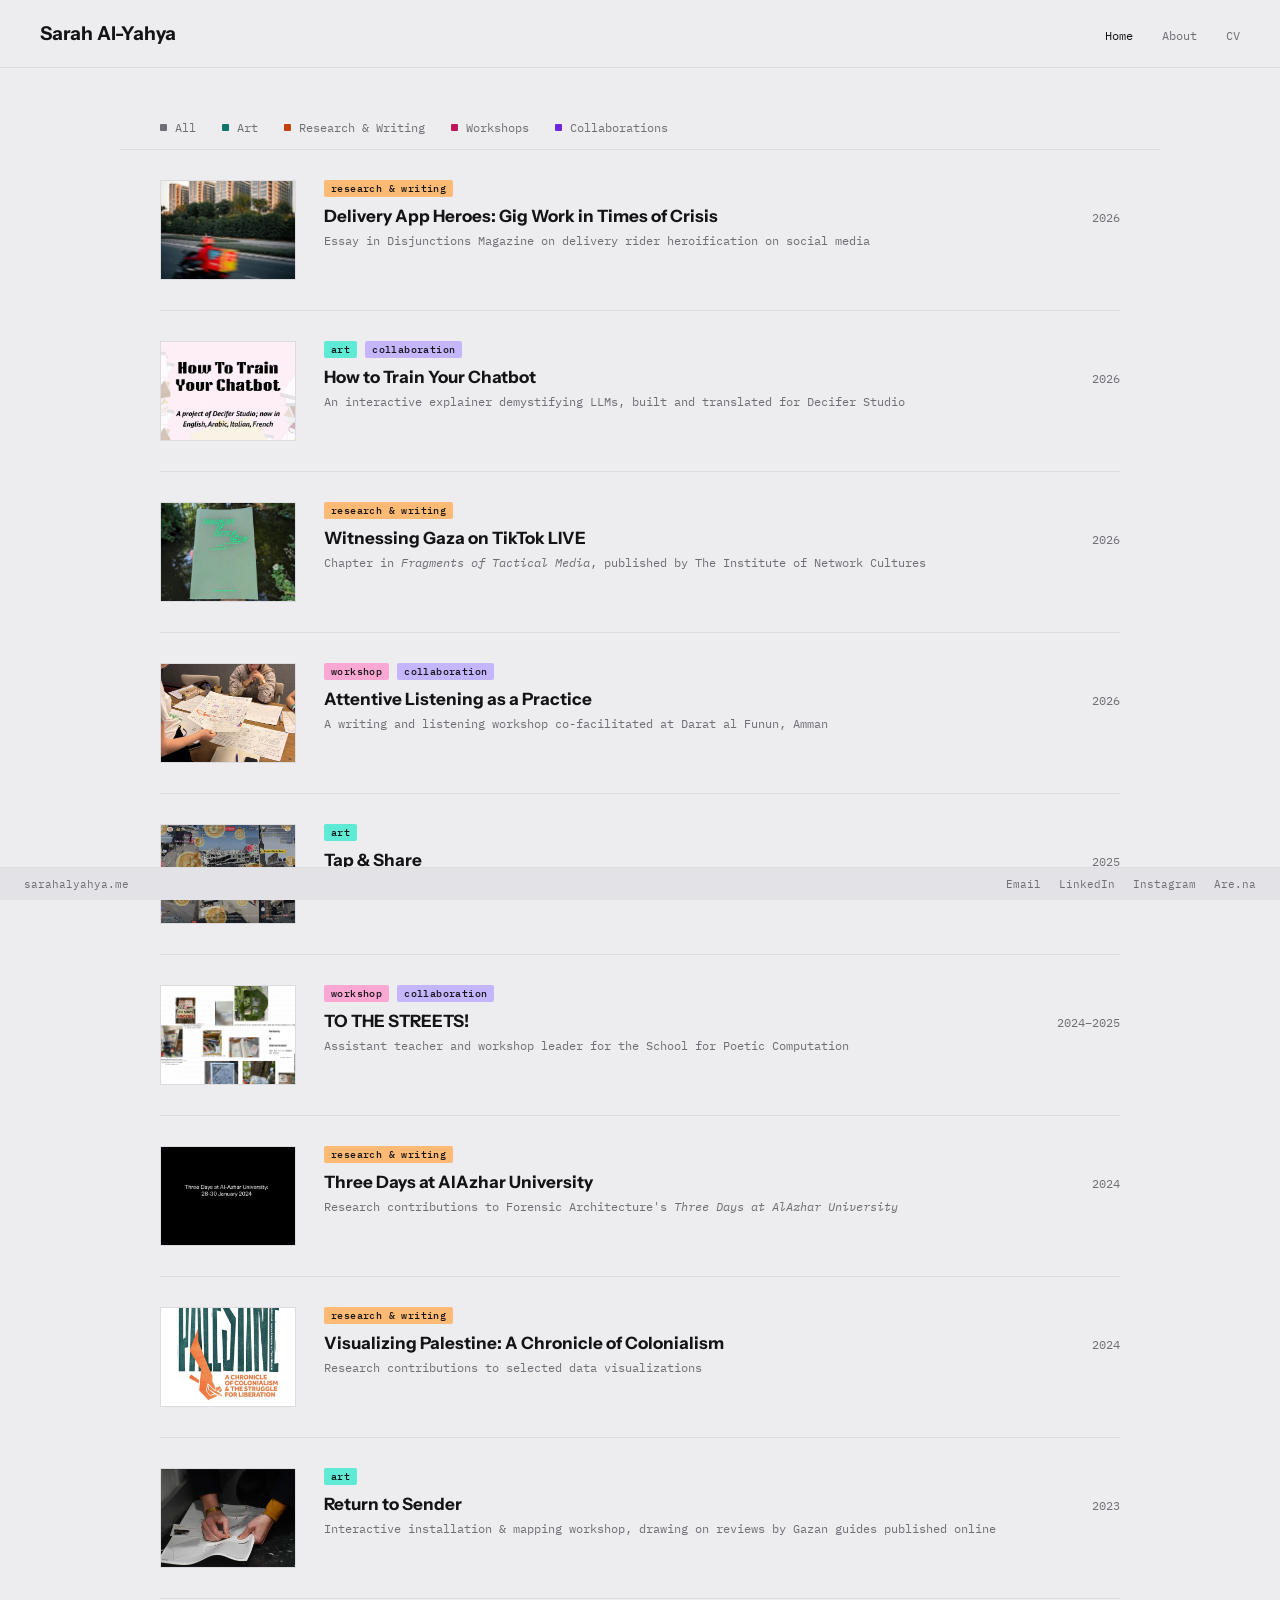
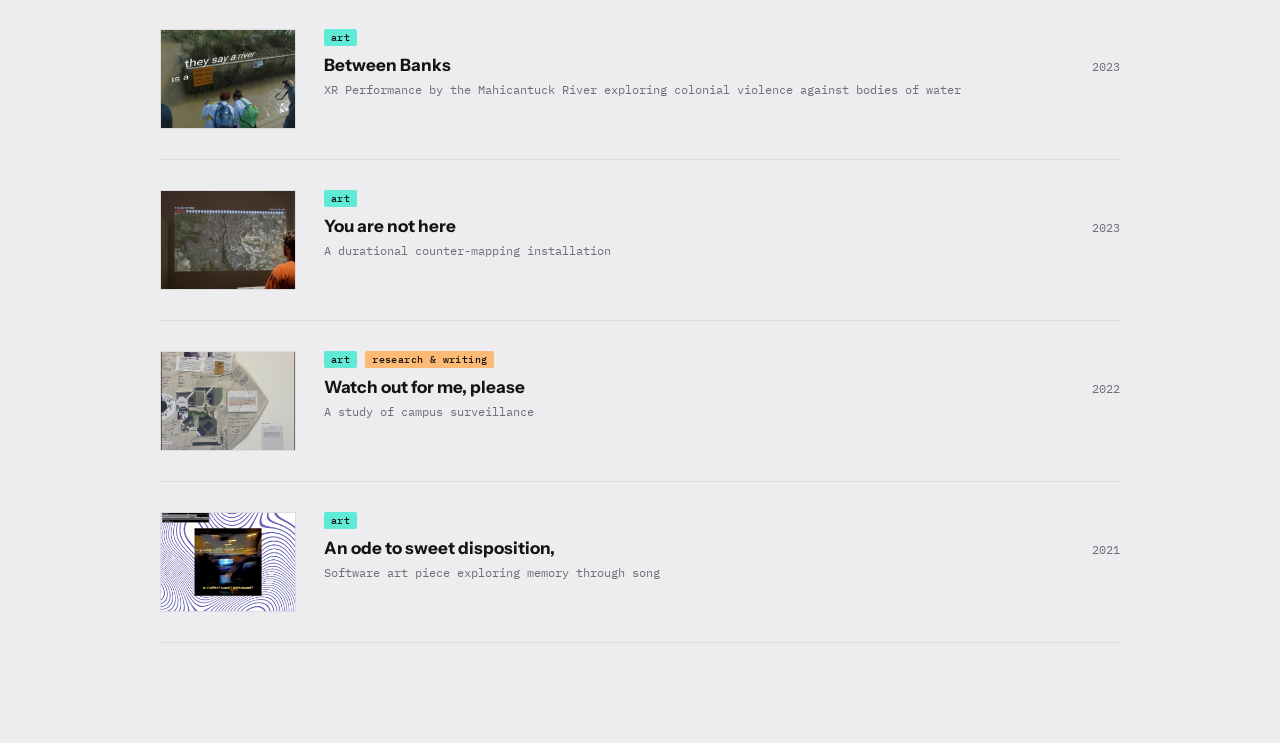
==== commit 6b2e5739: "preview pic n other stuff" ====
--- a/index.html
+++ b/index.html
@@ -3,6 +3,10 @@
 <head>
 <meta charset="UTF-8">
 <meta name="viewport" content="width=device-width, initial-scale=1.0">
+<meta property="og:type" content="website">
+<meta property="og:title" content="Sarah Al-Yahya">
+<meta property="og:image" content="https://sarahalyahya.me/assets/websitePreview.png">
+<meta property="og:url" content="https://sarahalyahya.me/">
 <title>Sarah Al-Yahya</title>
 <!-- <link rel="preconnect" href="https://fonts.googleapis.com">
 <link href="https://fonts.googleapis.com/css2?family=Space+Grotesk:wght@400;500;700&family=IBM+Plex+Mono:wght@400;500&display=swap" rel="stylesheet"> -->
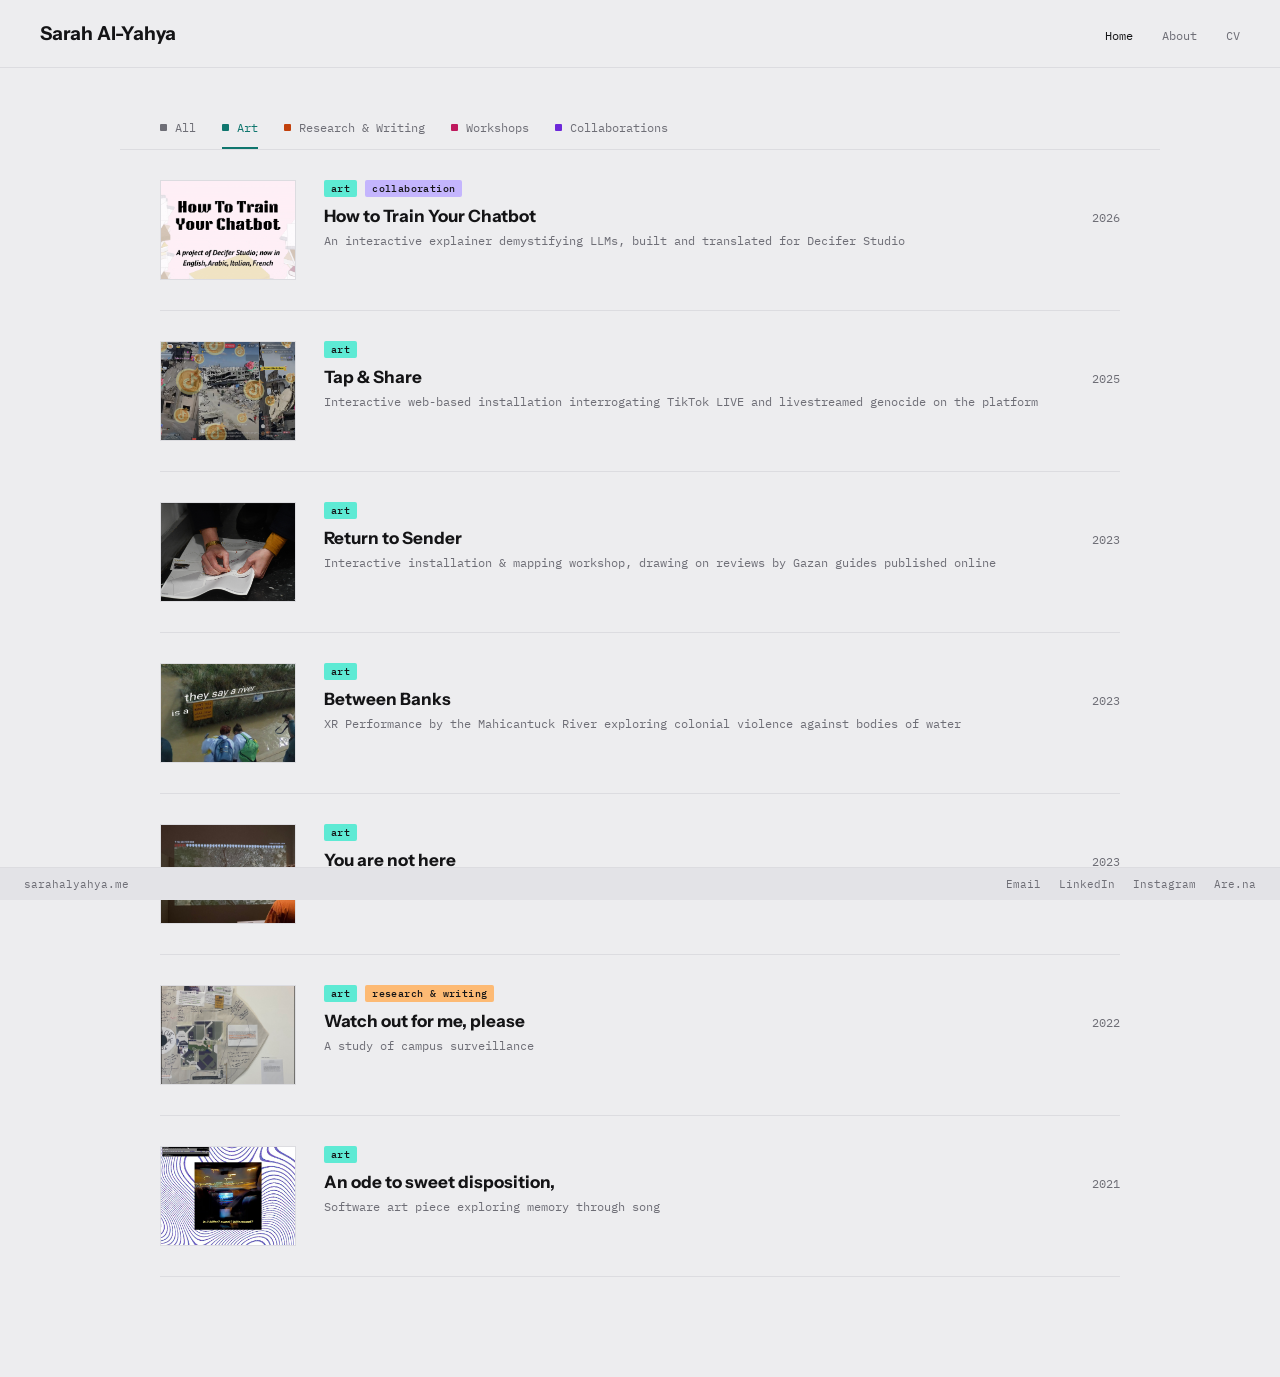
==== commit 8b5ea4af: "img bio art as default selection and adding spaces to all css lines lol" ====
--- a/index.html
+++ b/index.html
@@ -31,12 +31,12 @@
 
 <!-- <div class="hero">
   <h1>Researcher and creative technologist working across <span class="hl">art, writing, and pedagogy</span> — centered on digital culture in Palestine and the SWANA region.</h1>
-  
+
 </div> -->
 
 <div class="filters">
-  <button class="active" data-filter="all"><span class="dotkey"></span>All</button>
-  <button data-filter="art"><span class="dotkey"></span>Art</button>
+  <button data-filter="all"><span class="dotkey"></span>All</button>
+  <button class="active"  data-filter="art"><span class="dotkey"></span>Art</button>
   <button data-filter="research-writing"><span class="dotkey"></span>Research & Writing</button>
   <button data-filter="workshops"><span class="dotkey"></span>Workshops</button>
   <button data-filter="collaborations"><span class="dotkey"></span>Collaborations</button>
@@ -51,7 +51,7 @@
       <div class="entry-topline"><span class="entry-tag" data-cat="collaborations">collaboration</span></div>
       <div class="entry-head"><h2 class="entry-title">Wilding Knowledge</h2><span class="entry-year">2026</span></div>
       <div class="entry-meta">Festival Track Co-Curation — Mozilla Festival</div>
-       <p class="entry-desc">Co-curated a track centering community-developed alternative technologies rooted in local and intergenerational knowledge.</p> 
+       <p class="entry-desc">Co-curated a track centering community-developed alternative technologies rooted in local and intergenerational knowledge.</p>
     </div>
   </a></li> -->
 
@@ -68,7 +68,7 @@
     <div class="thumb"><img src="assets/howtotrain-cover.gif" style="object-position:top;" alt=""><div class="crop tl"></div><div class="crop tr"></div><div class="crop bl"></div><div class="crop br"></div></div>
     <div class="entry-body">
       <div class="entry-topline">
-      
+
         <span class="entry-tag" data-cat="art">art</span>
         <span class="entry-tag" data-cat="collaborations">collaboration</span>
       </div>
@@ -78,7 +78,7 @@
     </div>
   </a></li>
 
- 
+
 
   <li><a class="entry" href="https://etherport.org/publications/inc/Tactical_Media_Reader/chapters/witnessing-gaza-on-tiktok-live.html" target="_blank" data-categories="research-writing" data-primary="research-writing" data-slug="/witnessing-gaza-on-tiktok-live">
     <div class="thumb"><img src="assets/witnessing-cover.jpeg" alt="" style="object-position: 20% 80%;"><div class="crop tl"></div><div class="crop tr"></div><div class="crop bl"></div><div class="crop br"></div></div>
@@ -108,7 +108,7 @@
     <div class="thumb"><div class="thumb-pending">image on file</div><div class="crop tl"></div><div class="crop tr"></div><div class="crop bl"></div><div class="crop br"></div></div>
     <div class="entry-body">
       <div class="entry-topline">
-    
+
         <span class="entry-tag" data-cat="collaborations">collaboration</span>
         <span class="entry-tag" data-cat="art">art</span>
         <span class="entry-tag status-tag">in progress</span>
@@ -133,7 +133,7 @@
     <div class="thumb"><img src="assets/tts-cover.gif" alt=""><div class="crop tl"></div><div class="crop tr"></div><div class="crop bl"></div><div class="crop br"></div></div>
     <div class="entry-body">
       <div class="entry-topline">
-       
+
         <span class="entry-tag" data-cat="workshops">workshop</span>
         <span class="entry-tag" data-cat="collaborations">collaboration</span>
       </div>
@@ -143,7 +143,7 @@
     </div>
   </a></li>
 
- 
+
 
   <!-- <li><a class="entry" href="projects/web-design-foundations.html" data-categories="workshops" data-primary="workshops" data-slug="/web-design-foundations">
     <div class="thumb"><div class="thumb-pending">image on file</div><div class="crop tl"></div><div class="crop tr"></div><div class="crop bl"></div><div class="crop br"></div></div>
@@ -155,7 +155,7 @@
     </div>
   </a></li> -->
 
- 
+
 
   <li class="entry" data-categories="research-writing" data-primary="research-writing" data-slug="/home">
     <div class="thumb"><img src="assets/threedays-cover.png"><div class="crop tl"></div><div class="crop tr"></div><div class="crop bl"></div><div class="crop br"></div></div>
@@ -212,7 +212,7 @@
     <div class="thumb"><img src="assets/watchoutforme-cover.png" ><div class="crop tl"></div><div class="crop tr"></div><div class="crop bl"></div><div class="crop br"></div></div>
     <div class="entry-body">
       <div class="entry-topline"><span class="entry-tag" data-cat="art">art</span>  <span class="entry-tag" data-cat="research-writing">research & writing</span></div>
-     
+
 
       <div class="entry-head"><h2 class="entry-title">Watch out for me, please</h2><span class="entry-year">2022</span></div>
       <div class="entry-meta">A study of campus surveillance</div>
@@ -230,14 +230,14 @@
 
 
 
- 
+
 
   <!-- <li><a class="entry" href="projects/three-days.html" data-categories="research-writing art" data-primary="research-writing" data-slug="/three-days-at-alAzhar-university">
     <div class="thumb"><img src="assets/threedays-cover.png" ><div class="crop tl"></div><div class="crop tr"></div><div class="crop bl"></div><div class="crop br"></div></div>
     <div class="entry-body">
       <div class="entry-topline"><span class="entry-tag" data-cat="research-writing">research & writing</span><span class="entry-tag" data-cat="art">art</span></div>
       <div class="entry-head"><h2 class="entry-title">Three Days at AlAzhar University</h2><span class="entry-year">2024</span></div>
-<div class="entry-meta">Research contributions to Forensic Architecture's <a href="https://forensic-architecture.org/investigation/three-days-at-al-azhar-university">Three Days at Al-Azhar University</a></div>    
+<div class="entry-meta">Research contributions to Forensic Architecture's <a href="https://forensic-architecture.org/investigation/three-days-at-al-azhar-university">Three Days at Al-Azhar University</a></div>
 </li> -->
 
 
@@ -255,4 +255,4 @@
 
 <script src="js/main.js"></script>
 </body>
-</html>+</html>
--- a/css/style.css
+++ b/css/style.css
@@ -1,4 +1,4 @@
- /* old colors */ 
+ /* old colors */
 
 /* :root {
   --void: #131210;
@@ -12,11 +12,11 @@
   --magenta: #ff3e7f;
   --violet: #9b6bff;
 
-  
+
   --pill-ink: #131210;
 
 
-  --sans: 'Instrument Sans', sans-serif; 
+  --sans: 'Instrument Sans', sans-serif;
   --mono: 'IBM Plex Mono', monospace;
 } */
 
@@ -49,7 +49,9 @@
 }
 
 
-* { box-sizing: border-box; }
+* {
+  box-sizing: border-box;
+}
 
 body {
   margin: 0;
@@ -58,7 +60,10 @@
   font-family: var(--sans);
 }
 
-a { color: inherit; text-decoration: none; }
+a {
+  color: inherit;
+  text-decoration: none;
+}
 
 
 
@@ -70,7 +75,11 @@
   border-bottom: 1px solid var(--line);
 }
 
-.wordmark { font-size: 19px; font-weight: 700; letter-spacing: -0.01em; }
+.wordmark {
+  font-size: 19px;
+  font-weight: 700;
+  letter-spacing: -0.01em;
+}
 
 nav a {
   font-family: var(--mono);
@@ -79,8 +88,13 @@
   color: var(--ink-dim);
   transition: color 0.15s ease;
 }
-nav a.active { color: var(--ink); }
-nav a:hover, nav a:focus-visible { color: var(--cyan-text); }
+nav a.active {
+  color: var(--ink);
+}
+nav a:hover,
+nav a:focus-visible {
+  color: var(--cyan-text);
+}
 
 .hero {
   max-width: 720px;
@@ -95,7 +109,9 @@
   margin: 0 0 18px;
 }
 
-.hl { background: linear-gradient(transparent 62%, rgba(94,234,212,0.5) 62%); }
+.hl {
+  background: linear-gradient(transparent 62%, rgba(94,234,212,0.5) 62%);
+}
 .hero p.sub {
   font-family: var(--mono);
   font-size: 12.5px;
@@ -130,31 +146,91 @@
   padding: 0 0 12px;
 }
 
-.dotkey { width: 7px; height: 7px; border-radius: 1px; background: var(--ink-dim); flex: none; }
+.dotkey {
+  width: 7px;
+  height: 7px;
+  border-radius: 1px;
+  background: var(--ink-dim);
+  flex: none;
+}
 
 /* old colors */
-/* .filters button[data-filter="art"] .dotkey { background: var(--cyan); }
-.filters button[data-filter="research-writing"] .dotkey { background: var(--amber); }
-.filters button[data-filter="workshops"] .dotkey { background: var(--magenta); }
-.filters button[data-filter="collaborations"] .dotkey { background: var(--violet); }
-
-.filters button:hover { color: var(--ink); }
-.filters button.active { color: var(--ink); }
-.filters button[data-filter="art"].active { color: var(--cyan); border-bottom-color: var(--cyan); }
-.filters button[data-filter="research-writing"].active { color: var(--amber); border-bottom-color: var(--amber); }
-.filters button[data-filter="workshops"].active { color: var(--magenta); border-bottom-color: var(--magenta); }
-.filters button[data-filter="collaborations"].active { color: var(--violet); border-bottom-color: var(--violet); }
-.filters button[data-filter="all"].active { border-bottom-color: var(--ink); } */
-
-.filters button[data-filter="art"] .dotkey { background: var(--cyan-text); }
-.filters button[data-filter="research-writing"] .dotkey { background: var(--amber-text); }
-.filters button[data-filter="workshops"] .dotkey { background: var(--magenta-text); }
-.filters button[data-filter="collaborations"] .dotkey { background: var(--violet-text); }
-
-.filters button[data-filter="art"].active { color: var(--cyan-text); border-bottom-color: var(--cyan-text); }
-.filters button[data-filter="research-writing"].active { color: var(--amber-text); border-bottom-color: var(--amber-text); }
-.filters button[data-filter="workshops"].active { color: var(--magenta-text); border-bottom-color: var(--magenta-text); }
-.filters button[data-filter="collaborations"].active { color: var(--violet-text); border-bottom-color: var(--violet-text); }
+/* .filters button[data-filter="art"] .dotkey {
+  background: var(--cyan);
+}
+.filters button[data-filter="research-writing"] .dotkey {
+  background: var(--amber);
+}
+.filters button[data-filter="workshops"] .dotkey {
+  background: var(--magenta);
+}
+.filters button[data-filter="collaborations"] .dotkey {
+  background: var(--violet);
+}
+
+.filters button:hover {
+  color: var(--ink);
+}
+.filters button.active {
+  color: var(--ink);
+}
+.filters button[data-filter="art"].active {
+  color: var(--cyan);
+  border-bottom-color: var(--cyan);
+}
+.filters button[data-filter="research-writing"].active {
+  color: var(--amber);
+  border-bottom-color: var(--amber);
+}
+.filters button[data-filter="workshops"].active {
+  color: var(--magenta);
+  border-bottom-color: var(--magenta);
+}
+.filters button[data-filter="collaborations"].active {
+  color: var(--violet);
+  border-bottom-color: var(--violet);
+}
+.filters button[data-filter="all"].active {
+  border-bottom-color: var(--ink);
+} */
+
+.filters button[data-filter="art"] .dotkey {
+  background: var(--cyan-text);
+}
+.filters button[data-filter="research-writing"] .dotkey {
+  background: var(--amber-text);
+}
+.filters button[data-filter="workshops"] .dotkey {
+  background: var(--magenta-text);
+}
+.filters button[data-filter="collaborations"] .dotkey {
+  background: var(--violet-text);
+}
+
+.filters button[data-filter="art"].active {
+  color: var(--cyan-text);
+  border-bottom-color: var(--cyan-text);
+}
+.filters button[data-filter="research-writing"].active {
+  color: var(--amber-text);
+  border-bottom-color: var(--amber-text);
+}
+.filters button[data-filter="workshops"].active {
+  color: var(--magenta-text);
+  border-bottom-color: var(--magenta-text);
+}
+.filters button[data-filter="collaborations"].active {
+  color: var(--violet-text);
+  border-bottom-color: var(--violet-text);
+}
+
+.filters button:hover {
+  color: var(--ink);
+}
+.filters button[data-filter="all"].active {
+  color: var(--ink);
+  border-bottom-color: var(--ink);
+}
 
 .count {
   margin-left: auto;
@@ -180,7 +256,9 @@
   outline: none;
   cursor: pointer;
 }
-.entry.hidden { display: none; }
+.entry.hidden {
+  display: none;
+}
 
 
 
@@ -193,16 +271,25 @@
   background: var(--panel);
   border: 1px solid var(--line);
 }
-.thumb img { width: 100%; height: 100%; object-fit: cover; display: block; transition: all 0.7s ease-in}
+.thumb img {
+  width: 100%;
+  height: 100%;
+  object-fit: cover;
+  display: block;
+  transition: all 0.7s ease-in;
+}
 
 /* .thumb img:hover{
   transform: scale(1.5);
- 
+
 } */
 
 .thumb-pending {
-  width: 100%; height: 100%;
-  display: flex; align-items: center; justify-content: center;
+  width: 100%;
+  height: 100%;
+  display: flex;
+  align-items: center;
+  justify-content: center;
   background: var(--panel-2);
   font-family: var(--mono);
   font-size: 9px;
@@ -215,7 +302,10 @@
 
 
 
-.entry-body { flex: 1; min-width: 0; }
+.entry-body {
+  flex: 1;
+  min-width: 0;
+}
 
 .entry-topline {
   display: flex;
@@ -244,20 +334,56 @@
 }
 
 /* old colors */
-/* .entry-tag[data-cat="art"] { background: var(--cyan); }
-.entry-tag[data-cat="research-writing"] { background: var(--amber); }
-.entry-tag[data-cat="workshops"] { background: var(--magenta); }
-.entry-tag[data-cat="collaborations"] { background: var(--violet); } */
-
-.entry-tag[data-cat="art"] { background: var(--cyan-fill); }
-.entry-tag[data-cat="research-writing"] { background: var(--amber-fill); }
-.entry-tag[data-cat="workshops"] { background: var(--magenta-fill); }
-.entry-tag[data-cat="collaborations"] { background: var(--violet-fill); }
-
-.entry[data-primary="art"], .hero-frame[data-primary="art"], .artwork-detail[data-primary="art"], .gallery-grid[data-primary="art"] { --c: var(--cyan-text); }
-.entry[data-primary="research-writing"], .hero-frame[data-primary="research-writing"], .artwork-detail[data-primary="research-writing"], .gallery-grid[data-primary="research-writing"] { --c: var(--amber-text); }
-.entry[data-primary="workshops"], .hero-frame[data-primary="workshops"], .artwork-detail[data-primary="workshops"], .gallery-grid[data-primary="workshops"] { --c: var(--magenta-text); }
-.entry[data-primary="collaborations"], .hero-frame[data-primary="collaborations"], .artwork-detail[data-primary="collaborations"], .gallery-grid[data-primary="collaborations"] { --c: var(--violet-text); }
+/* .entry-tag[data-cat="art"] {
+  background: var(--cyan);
+}
+.entry-tag[data-cat="research-writing"] {
+  background: var(--amber);
+}
+.entry-tag[data-cat="workshops"] {
+  background: var(--magenta);
+}
+.entry-tag[data-cat="collaborations"] {
+  background: var(--violet);
+} */
+
+.entry-tag[data-cat="art"] {
+  background: var(--cyan-fill);
+}
+.entry-tag[data-cat="research-writing"] {
+  background: var(--amber-fill);
+}
+.entry-tag[data-cat="workshops"] {
+  background: var(--magenta-fill);
+}
+.entry-tag[data-cat="collaborations"] {
+  background: var(--violet-fill);
+}
+
+.entry[data-primary="art"],
+.hero-frame[data-primary="art"],
+.artwork-detail[data-primary="art"],
+.gallery-grid[data-primary="art"] {
+  --c: var(--cyan-text);
+}
+.entry[data-primary="research-writing"],
+.hero-frame[data-primary="research-writing"],
+.artwork-detail[data-primary="research-writing"],
+.gallery-grid[data-primary="research-writing"] {
+  --c: var(--amber-text);
+}
+.entry[data-primary="workshops"],
+.hero-frame[data-primary="workshops"],
+.artwork-detail[data-primary="workshops"],
+.gallery-grid[data-primary="workshops"] {
+  --c: var(--magenta-text);
+}
+.entry[data-primary="collaborations"],
+.hero-frame[data-primary="collaborations"],
+.artwork-detail[data-primary="collaborations"],
+.gallery-grid[data-primary="collaborations"] {
+  --c: var(--violet-text);
+}
 
 /* status flag — separate from category pills on purpose:
    outlined not filled, neutral not accent-colored, so it
@@ -283,9 +409,16 @@
   color: var(--ink);
   transition: color 0.15s ease;
 }
-.entry:hover .entry-title { color: var(--c); }
-
-.entry-year { font-family: var(--mono); font-size: 11.5px; color: var(--ink-dim); white-space: nowrap; }
+.entry:hover .entry-title {
+  color: var(--c);
+}
+
+.entry-year {
+  font-family: var(--mono);
+  font-size: 11.5px;
+  color: var(--ink-dim);
+  white-space: nowrap;
+}
 
 .entry-meta {
   font-family: var(--mono);
@@ -311,27 +444,65 @@
   border-bottom: 1px solid currentColor;
   opacity: 0.85;
 }
-.entry-link:hover { opacity: 1; }
+.entry-link:hover {
+  opacity: 1;
+}
 
 .hovering-link{
   text-decoration: underline;
 }
 /* old colors */
-/* 
-.hovering-link[data-cat="art"]:hover { color: var(--cyan); }   
-.hovering-link[data-cat="research-writing"]:hover { color: var(--amber); }        
-.hovering-link[data-cat="workshops"]:hover { color: var(--magenta); }    
-.hovering-link[data-cat="collaborations"]:hover { color: var(--violet); }
-
-.entry[data-primary="art"], .hero-frame[data-primary="art"], .artwork-detail[data-primary="art"], .gallery-grid[data-primary="art"] { --c: var(--cyan); }
-.entry[data-primary="research-writing"], .hero-frame[data-primary="research-writing"], .artwork-detail[data-primary="research-writing"], .gallery-grid[data-primary="research-writing"] { --c: var(--amber); }
-.entry[data-primary="workshops"], .hero-frame[data-primary="workshops"], .artwork-detail[data-primary="workshops"], .gallery-grid[data-primary="workshops"] { --c: var(--magenta); }
-.entry[data-primary="collaborations"], .hero-frame[data-primary="collaborations"], .artwork-detail[data-primary="collaborations"], .gallery-grid[data-primary="collaborations"] { --c: var(--violet); } */
-
-.hovering-link[data-cat="art"]:hover { color: var(--cyan-text); }
-.hovering-link[data-cat="research-writing"]:hover { color: var(--amber-text); }
-.hovering-link[data-cat="workshops"]:hover { color: var(--magenta-text); }
-.hovering-link[data-cat="collaborations"]:hover { color: var(--violet-text); }
+/*
+.hovering-link[data-cat="art"]:hover {
+  color: var(--cyan);
+}
+.hovering-link[data-cat="research-writing"]:hover {
+  color: var(--amber);
+}
+.hovering-link[data-cat="workshops"]:hover {
+  color: var(--magenta);
+}
+.hovering-link[data-cat="collaborations"]:hover {
+  color: var(--violet);
+}
+
+.entry[data-primary="art"],
+.hero-frame[data-primary="art"],
+.artwork-detail[data-primary="art"],
+.gallery-grid[data-primary="art"] {
+  --c: var(--cyan);
+}
+.entry[data-primary="research-writing"],
+.hero-frame[data-primary="research-writing"],
+.artwork-detail[data-primary="research-writing"],
+.gallery-grid[data-primary="research-writing"] {
+  --c: var(--amber);
+}
+.entry[data-primary="workshops"],
+.hero-frame[data-primary="workshops"],
+.artwork-detail[data-primary="workshops"],
+.gallery-grid[data-primary="workshops"] {
+  --c: var(--magenta);
+}
+.entry[data-primary="collaborations"],
+.hero-frame[data-primary="collaborations"],
+.artwork-detail[data-primary="collaborations"],
+.gallery-grid[data-primary="collaborations"] {
+  --c: var(--violet);
+} */
+
+.hovering-link[data-cat="art"]:hover {
+  color: var(--cyan-text);
+}
+.hovering-link[data-cat="research-writing"]:hover {
+  color: var(--amber-text);
+}
+.hovering-link[data-cat="workshops"]:hover {
+  color: var(--magenta-text);
+}
+.hovering-link[data-cat="collaborations"]:hover {
+  color: var(--violet-text);
+}
 .gallery-grid {
   display: grid;
   grid-template-columns: repeat(2, 1fr);
@@ -345,15 +516,32 @@
   justify-self: center;
 }
 
-.gallery-item .frame-inner { position: relative; border: 1px solid var(--line); background: var(--panel); }
-.gallery-item img { width: 100%; height: 260px; object-fit: cover; display: block; }
-.gallery-item .crop { width: 14px; height: 14px; opacity: 0.85; }
-.gallery-item .frame-caption { text-align: left; }
+.gallery-item .frame-inner {
+  position: relative;
+  border: 1px solid var(--line);
+  background: var(--panel);
+}
+.gallery-item img {
+  width: 100%;
+  height: 260px;
+  object-fit: cover;
+  display: block;
+}
+.gallery-item .crop {
+  width: 14px;
+  height: 14px;
+  opacity: 0.85;
+}
+.gallery-item .frame-caption {
+  text-align: left;
+}
 
 /* ---------- status bar (index page) ---------- */
 .status-bar {
   position: fixed;
-  left: 0; right: 0; bottom: 0;
+  left: 0;
+  right: 0;
+  bottom: 0;
   padding: 9px 24px;
   background: var(--panel);
   border-top: 1px solid var(--line);
@@ -363,11 +551,20 @@
   display: flex;
   justify-content: space-between;
 }
-.status-bar .path span { color: var(--cyan-text); }
-
-.status-links { display: flex; gap: 18px; }
-.status-links a { color: var(--ink-dim); }
-.status-links a:hover { color: var(--cyan-text); }
+.status-bar .path span {
+  color: var(--cyan-text);
+}
+
+.status-links {
+  display: flex;
+  gap: 18px;
+}
+.status-links a {
+  color: var(--ink-dim);
+}
+.status-links a:hover {
+  color: var(--cyan-text);
+}
 
 /* ---------- project detail page ---------- */
 .back-link {
@@ -379,7 +576,9 @@
   color: var(--ink-dim);
   margin: 32px 40px 0;
 }
-.back-link:hover { color: var(--cyan); }
+.back-link:hover {
+  color: var(--cyan);
+}
 
 .detail {
   max-width: 1040px;
@@ -397,7 +596,9 @@
 .artwork-detail-img{
   width: 30rem;
 }
-.detail .entry-topline { margin-bottom: 16px; }
+.detail .entry-topline {
+  margin-bottom: 16px;
+}
 
 .detail h1.title {
   font-size: clamp(26px, 4vw, 36px);
@@ -412,7 +613,9 @@
   color: var(--ink-dim);
   margin-bottom: 36px;
 }
-.detail .meta-line .year::before { content: "— "; }
+.detail .meta-line .year::before {
+  content: "— ";
+}
 
 .hero-frame {
   position: relative;
@@ -420,9 +623,20 @@
   max-width: 1040px;
   padding: 0 40px;
 }
-.hero-frame .frame-inner { position: relative; border: 1px solid var(--line); background: var(--panel); }
-.hero-frame img { width: 100%; display: block; }
-.hero-frame .crop { width: 16px; height: 16px; opacity: 0.85; }
+.hero-frame .frame-inner {
+  position: relative;
+  border: 1px solid var(--line);
+  background: var(--panel);
+}
+.hero-frame img {
+  width: 100%;
+  display: block;
+}
+.hero-frame .crop {
+  width: 16px;
+  height: 16px;
+  opacity: 0.85;
+}
 
 .frame-caption{
   margin: 0.15rem;
@@ -436,14 +650,17 @@
   color: var(--ink);
   max-width: 620px;
 }
-.body-text p { margin: 0 0 18px; }
+.body-text p {
+  margin: 0 0 18px;
+}
 
 .body-text a{
   text-decoration: underline;
 }
 
 .body-text a[data-cat="research-writing"]:hover{
-   color: var(--amber); border-bottom-color: var(--amber);
+   color: var(--amber);
+   border-bottom-color: var(--amber);
 
 }
 
@@ -457,12 +674,26 @@
   text-transform: uppercase;
   color: var(--ink-dim);
   margin: 0 0 14px;
-  
-}
-.exhibitions ul { list-style: none; padding: 0; margin: 0; font-size: 15px; }
-.exhibitions li { padding: 9px 0; border-bottom: 1px dashed var(--line); }
-.exhibitions li:last-child { border-bottom: none; }
-.exhibitions li .venue { color: var(--ink-dim); font-family: var(--mono); font-size: 11.5px; }
+
+}
+.exhibitions ul {
+  list-style: none;
+  padding: 0;
+  margin: 0;
+  font-size: 15px;
+}
+.exhibitions li {
+  padding: 9px 0;
+  border-bottom: 1px dashed var(--line);
+}
+.exhibitions li:last-child {
+  border-bottom: none;
+}
+.exhibitions li .venue {
+  color: var(--ink-dim);
+  font-family: var(--mono);
+  font-size: 11.5px;
+}
 
 .talk-desc{
   font-size: 15px;
@@ -478,9 +709,16 @@
   font-family: var(--mono);
   font-size: 12.5px;
 }
-.pager a { color: var(--ink-dim); max-width: 45%; }
-.pager a:hover { color: var(--ink); }
-.pager .next { text-align: right; }
+.pager a {
+  color: var(--ink-dim);
+  max-width: 45%;
+}
+.pager a:hover {
+  color: var(--ink);
+}
+.pager .next {
+  text-align: right;
+}
 .pager .dir {
   display: block;
   font-size: 10px;
@@ -500,21 +738,33 @@
   padding: 0 2.5rem;
   flex-wrap: wrap;
 }
- 
+
 .about-photo {
   flex: 1 1 21.25rem;
   max-width: 25rem;
+  max-height: 5rem;
   border: 1px solid var(--line);
   background: var(--panel);
 }
-.about-photo img { width: 100%; display: block; }
- 
-.about-text { flex: 2 1 26.25rem; font-size: 0.93rem; line-height: 1.75; }
-.about-text p { margin: 0 0 1.2rem; max-width: 35rem; }
- 
+.about-photo img {
+  width: 100%;
+  display: block;
+}
+
+.about-text {
+    flex: 2 1 26.25rem;
+    font-size: 0.93rem;
+    line-height: 1.75; }
+
+.about-text p {
+
+    margin: 6rem 0 1.2rem;
+    max-width: 30rem;
+}
+
 .email-highlight {
   display: inline-block;
-  background: var(--cyan-fill); 
+  background: var(--cyan-fill);
   color: var(--pill-ink);
   font-family: var(--mono);
   font-style: italic;
@@ -523,32 +773,85 @@
   margin-top: 12px;
 }
 
-.email-highlight:hover { background: var(--amber-fill); }
- 
+.email-highlight:hover {
+  background: var(--amber-fill);
+}
+
 @media (max-width: 640px) {
-  .about-wrap { padding-left: 20px; padding-right: 20px; }
+  .about-wrap {
+      padding-left: 20px;
+      padding-right: 20px;
+  }
+  .about-text{
+      margin-top: 13rem;
+      margin-bottom: 1rem;
+  }
+  .email-highlight{
+      margin-top: 0;
+  }
+
 }
 
 
 
 @media (max-width: 640px) {
-  header, .hero, .filters, .index-list, .detail, .hero-frame, .pager, .back-link, .cv-wrap { padding-left: 20px; padding-right: 20px; }
-  .entry { flex-direction: column; }
-  .thumb { width: 100%; height: 170px; }
-  .count { margin-left: 0; width: 100%; }
-  .status-bar { justify-content: center; padding: 10px 16px; }
-  .status-bar .path { display: none; }
-  .status-links { gap: 14px; font-size: 10.5px; }
-  .pager { flex-direction: column; gap: 16px; }
-  .pager a { max-width: 100%; }
-  .cv-row { flex-direction: column; gap: 4px; }
-  .cv-when { width: auto; }
-  .artwork-detail { flex-direction: column; }
-  .artwork-detail-img { width: 100%; }
-  .gallery-grid { grid-template-columns: 1fr; padding-left: 20px; padding-right: 20px; }
-}
-
-/* ---------- CV page ---------- */
+  header, .hero, .filters, .index-list, .detail, .hero-frame, .pager, .cv-wrap {
+      padding-left: 20px;
+      padding-right: 20px;
+  }
+  .back-link{
+      display: none;
+  }
+  .entry {
+      flex-direction: column;
+  }
+  .thumb {
+      width: 100%;
+      height: 170px;
+  }
+  .count {
+      margin-left: 0;
+      width: 100%;
+  }
+  .status-bar {
+      justify-content: center;
+      padding: 10px 16px;
+  }
+  .status-bar .path {
+      display: none;
+  }
+  .status-links {
+      gap: 14px;
+      font-size: 10.5px;
+  }
+  .pager {
+    flex-direction: column;
+    gap: 16px;
+  }
+  .pager a {
+    max-width: 100%;
+  }
+  .cv-row {
+    flex-direction: column;
+    gap: 4px;
+  }
+  .cv-when {
+    width: auto;
+  }
+  .artwork-detail {
+    flex-direction: column;
+  }
+  .artwork-detail-img {
+    width: 100%;
+  }
+  .gallery-grid {
+    grid-template-columns: 1fr;
+    padding-left: 20px;
+    padding-right: 20px;
+  }
+}
+
+
 .cv-wrap {
   max-width: 760px;
   margin: 56px auto 100px;
@@ -563,16 +866,24 @@
   gap: 12px;
   margin-bottom: 44px;
 }
-.cv-head h1 { font-size: 26px; font-weight: 700; margin: 0; }
+.cv-head h1 {
+  font-size: 26px;
+  font-weight: 700;
+  margin: 0;
+}
 .cv-download {
   font-family: var(--mono);
   font-size: 12px;
   color: var(--ink-dim);
   border-bottom: 1px solid currentColor;
 }
-.cv-download:hover { color: var(--cyan-text); }
-
-.cv-section { margin-bottom: 48px; }
+.cv-download:hover {
+  color: var(--cyan-text);
+}
+
+.cv-section {
+  margin-bottom: 48px;
+}
 .cv-section h2 {
   font-family: var(--mono);
   font-size: 11px;
@@ -591,7 +902,9 @@
   padding: 14px 0;
   border-bottom: 1px dashed var(--line);
 }
-.cv-row:last-child { border-bottom: none; }
+.cv-row:last-child {
+  border-bottom: none;
+}
 
 .cv-when {
   flex: none;
@@ -602,9 +915,19 @@
   padding-top: 2px;
 }
 
-.cv-what { flex: 1; }
-.cv-title { font-size: 14.5px; font-weight: 700; margin-bottom: 3px; }
-.cv-org { font-family: var(--mono); font-size: 12px; color: var(--ink-dim); }
+.cv-what {
+  flex: 1;
+}
+.cv-title {
+  font-size: 14.5px;
+  font-weight: 700;
+  margin-bottom: 3px;
+}
+.cv-org {
+  font-family: var(--mono);
+  font-size: 12px;
+  color: var(--ink-dim);
+}
 .cv-view {
   display: inline-block;
   margin-left: 10px;
@@ -614,7 +937,14 @@
   border-bottom: 1px solid currentColor;
 }
 
-.cv-skills { display: flex; flex-direction: column; gap: 14px; font-size: 13.5px; line-height: 1.6; padding-top: 8px; }
+.cv-skills {
+  display: flex;
+  flex-direction: column;
+  gap: 14px;
+  font-size: 13.5px;
+  line-height: 1.6;
+  padding-top: 8px;
+}
 .cv-skill-label {
   font-family: var(--mono);
   font-size: 11px;
@@ -623,4 +953,4 @@
   letter-spacing: 0.06em;
   display: block;
   margin-bottom: 2px;
-}+}
